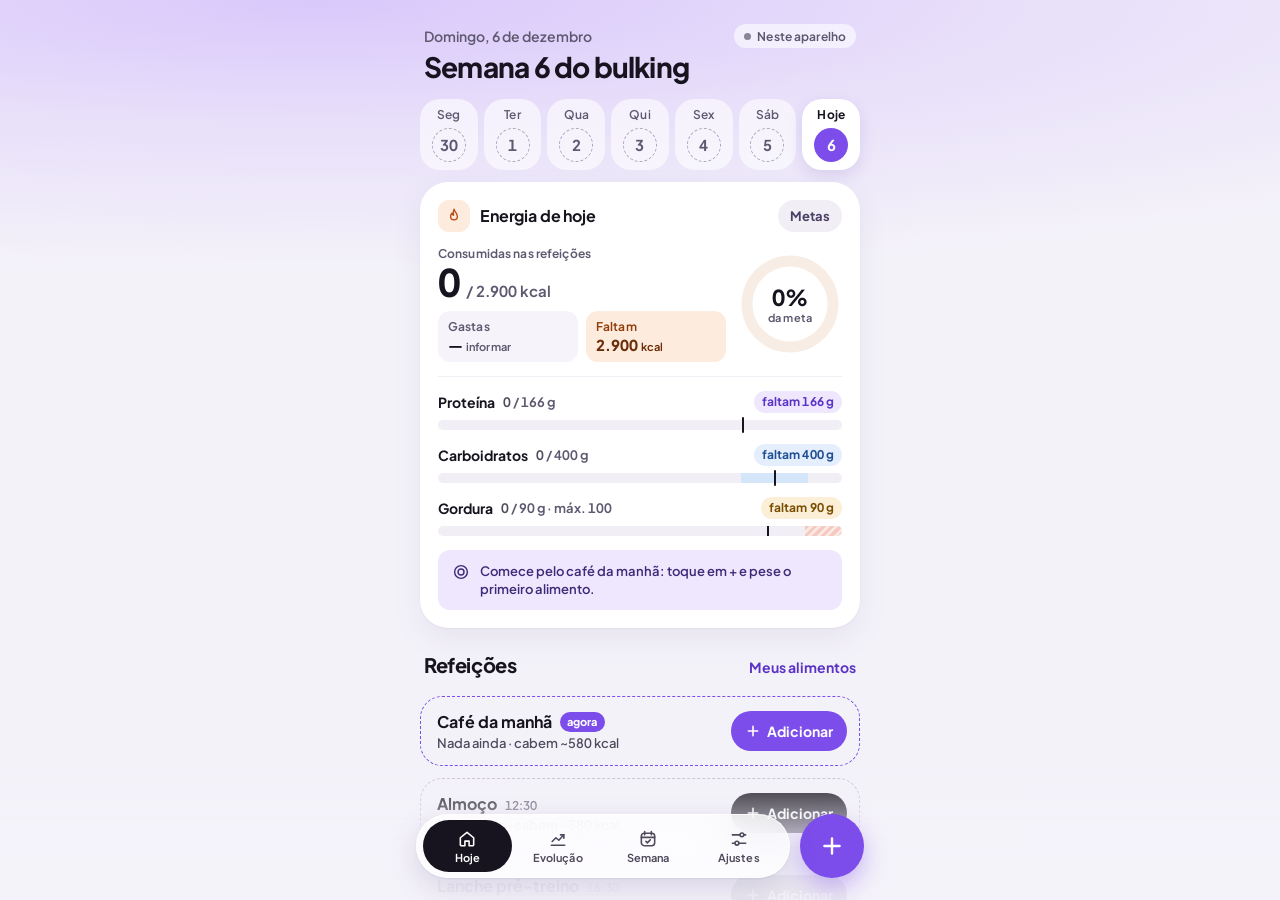
==== index.html @ 8d8d6c30 "First" ====
<!doctype html>
<html lang="pt-BR">
<head>
  <meta charset="utf-8">
  <meta name="viewport" content="width=device-width, initial-scale=1, viewport-fit=cover">
  <title>Rumo</title>
  <meta name="description" content="Acompanhamento de bulking: peso, refeições, macros e medidas.">
  <meta name="color-scheme" content="light">
  <meta name="theme-color" content="#EFE8FB" media="(prefers-color-scheme: light)">
  <meta name="theme-color" content="#EFE8FB" media="(prefers-color-scheme: dark)">

  <!-- PWA / iOS -->
  <link rel="manifest" href="manifest.json">
  <meta name="apple-mobile-web-app-capable" content="yes">
  <meta name="mobile-web-app-capable" content="yes">
  <meta name="apple-mobile-web-app-status-bar-style" content="default">
  <meta name="apple-mobile-web-app-title" content="Rumo">
  <link rel="apple-touch-icon" href="icons/apple-touch-icon.png">
  <link rel="icon" type="image/svg+xml" href="icons/icon.svg">
  <link rel="icon" type="image/png" sizes="192x192" href="icons/icon-192.png">

  <link rel="preload" href="fonts/plus-jakarta-sans-latin-wght-normal.woff2" as="font" type="font/woff2" crossorigin>
  <link rel="stylesheet" href="style.css">
</head>
<body>

<div id="palco">

  <!-- 0 · Entrar -->
  <main class="view" data-view="login" hidden aria-labelledby="login-h">
    <div class="brilho" aria-hidden="true"></div>
    <div class="conteudo login" id="login"></div>
  </main>

  <!-- 1 · Hoje -->
  <main class="view view-aba" data-view="hoje" hidden aria-label="Hoje">
    <div class="brilho" aria-hidden="true"></div>
    <div class="conteudo" id="hoje"></div>
  </main>

  <!-- 5 · Evolução -->
  <main class="view view-aba" data-view="evolucao" hidden aria-label="Evolução">
    <div class="brilho" aria-hidden="true"></div>
    <div class="conteudo" id="evolucao"></div>
  </main>

  <!-- 4 · Resumo da semana -->
  <main class="view view-aba" data-view="semana" hidden aria-label="Resumo da semana">
    <div class="brilho" aria-hidden="true"></div>
    <div class="conteudo" id="semana"></div>
  </main>

  <!-- 6 · Ajustes -->
  <main class="view view-aba" data-view="ajustes" hidden aria-label="Ajustes">
    <div class="brilho" aria-hidden="true"></div>
    <div class="conteudo ajustes" id="ajustes"></div>
  </main>

  <!-- 8 · Refeição -->
  <main class="view" data-view="refeicao" hidden aria-label="Refeição">
    <div class="brilho" aria-hidden="true"></div>
    <div class="conteudo" id="refeicao"></div>
  </main>

  <!-- 9 · Meus alimentos -->
  <main class="view" data-view="alimentos" hidden aria-label="Meus alimentos">
    <div class="brilho" aria-hidden="true"></div>
    <div class="conteudo" id="alimentos"></div>
  </main>

  <!-- 10 · Novo alimento -->
  <main class="view" data-view="alimento" hidden aria-label="Alimento">
    <div class="conteudo" id="alimento"></div>
  </main>

  <!-- 11 · Metas de macros -->
  <main class="view" data-view="metas" hidden aria-label="Metas de macros">
    <div class="brilho" aria-hidden="true"></div>
    <div class="conteudo" id="metas"></div>
  </main>

  <!-- 3 · Check-in semanal -->
  <main class="view" data-view="checkin" hidden aria-label="Check-in semanal">
    <div class="brilho" aria-hidden="true"></div>
    <div class="conteudo" id="checkin"></div>
  </main>

  <div class="desbotar is-off" aria-hidden="true"></div>

  <nav id="abas" class="is-off" aria-label="Navegação principal">
    <div class="abas-vidro vidro">
      <a href="#hoje" class="aba press" data-aba="hoje">
        <svg class="ic" width="20" height="20" viewBox="0 0 24 24" stroke-width="1.9" aria-hidden="true"><path d="M4 10.5 12 4l8 6.5V19a1 1 0 0 1-1 1h-4.5v-5.5h-5V20H5a1 1 0 0 1-1-1z"/></svg>Hoje</a>
      <a href="#evolucao" class="aba press" data-aba="evolucao">
        <svg class="ic" width="20" height="20" viewBox="0 0 24 24" stroke-width="1.9" aria-hidden="true"><path d="M4 19.5h16"/><path d="m5 15 4.5-4.5 3.5 3 6-6.5"/><path d="M15 7h4v4"/></svg>Evolução</a>
      <a href="#semana" class="aba press" data-aba="semana">
        <svg class="ic" width="20" height="20" viewBox="0 0 24 24" stroke-width="1.9" aria-hidden="true"><rect x="4" y="5" width="16" height="15" rx="3.5"/><path d="M8 3v4M16 3v4M4 10h16"/><path d="m9.5 14.8 1.8 1.8 3.4-3.6"/></svg>Semana</a>
      <a href="#ajustes" class="aba press" data-aba="ajustes">
        <svg class="ic" width="20" height="20" viewBox="0 0 24 24" stroke-width="1.9" aria-hidden="true"><path d="M4 7h9M18 7h2M4 17h3M12 17h8"/><circle cx="15.5" cy="7" r="2.3"/><circle cx="9.5" cy="17" r="2.3"/></svg>Ajustes</a>
    </div>
    <button type="button" class="botao-mais press" data-acao="abrir-add" aria-label="Adicionar alimento">
      <svg class="ic" width="26" height="26" viewBox="0 0 24 24" stroke-width="2.2" aria-hidden="true"><path d="M12 5v14M5 12h14"/></svg>
    </button>
  </nav>
</div>

<div id="scrim" hidden data-acao="fechar-sheet"></div>

<!-- 2 · Peso e gasto do dia -->
<section class="sheet" id="sheet-peso" role="dialog" aria-modal="true" aria-labelledby="peso-h" hidden>
  <div class="sheet-arraste sheet-cabeca">
    <div class="alca" aria-hidden="true"></div>
    <div class="sheet-topo pad">
      <div class="col2">
        <h1 id="peso-h" class="sheet-titulo">Peso e gasto de hoje</h1>
        <p class="sheet-sub num" id="peso-sub"></p>
      </div>
      <button type="button" class="btn-fechar press" data-acao="fechar-sheet" aria-label="Fechar">
        <svg class="ic" width="18" height="18" viewBox="0 0 24 24" stroke-width="2.2" aria-hidden="true"><path d="M6 6l12 12M18 6 6 18"/></svg>
      </button>
    </div>
  </div>
  <div class="sheet-corpo" id="peso-corpo"></div>
</section>

<!-- 7 · Adicionar alimento -->
<section class="sheet" id="sheet-add" role="dialog" aria-modal="true" aria-labelledby="add-h" hidden>
  <div class="add-topo">
    <div class="sheet-arraste pilha-12">
      <div class="alca" aria-hidden="true"></div>
      <div class="sheet-topo">
        <div class="col2">
          <h1 id="add-h" class="sheet-titulo">Adicionar alimento</h1>
          <p class="sheet-sub num" id="add-sub" hidden></p>
        </div>
        <button type="button" class="btn-fechar press" data-acao="fechar-sheet" aria-label="Fechar">
          <svg class="ic" width="18" height="18" viewBox="0 0 24 24" stroke-width="2.2" aria-hidden="true"><path d="M6 6l12 12M18 6 6 18"/></svg>
        </button>
      </div>
    </div>
    <div class="grade-opcoes" role="group" aria-label="Refeição" id="add-refeicoes"></div>
    <label class="busca">
      <svg class="ic" width="18" height="18" viewBox="0 0 24 24" style="stroke: var(--texto-2)" stroke-width="2" aria-hidden="true"><circle cx="11" cy="11" r="6.5"/><path d="m16 16 4 4"/></svg>
      <span class="sr-only">Buscar alimento</span>
      <input type="search" id="add-busca" enterkeyhint="search" autocomplete="off" autocorrect="off" spellcheck="false" placeholder="Buscar nos meus alimentos" data-campo="add-busca">
    </label>
    <div class="lista-titulo">
      <h2 id="add-lista-titulo"></h2>
      <button type="button" class="link link-13 hit" data-acao="ver-alimentos">Ver todos</button>
    </div>
  </div>
  <div class="add-lista" id="add-lista"></div>
  <div class="painel" id="add-painel"></div>
</section>

<!-- Editor genérico (Ajustes) -->
<section class="sheet" id="sheet-editor" role="dialog" aria-modal="true" aria-labelledby="editor-h" hidden>
  <div class="sheet-arraste sheet-cabeca">
    <div class="alca" aria-hidden="true"></div>
    <div class="sheet-topo pad">
      <h1 id="editor-h" class="sheet-titulo"></h1>
      <button type="button" class="btn-fechar press" data-acao="fechar-sheet" aria-label="Fechar">
        <svg class="ic" width="18" height="18" viewBox="0 0 24 24" stroke-width="2.2" aria-hidden="true"><path d="M6 6l12 12M18 6 6 18"/></svg>
      </button>
    </div>
  </div>
  <form class="sheet-corpo" id="editor-corpo" novalidate></form>
</section>

<!-- 12 · Resumo do dia -->
<div id="resumo" hidden>
  <div class="resumo-scrim" data-acao="resumo-revisar" aria-hidden="true"></div>
  <section class="resumo-cartao" role="dialog" aria-modal="true" aria-labelledby="resumo-h" id="resumo-cartao"></section>
</div>

<div id="aviso" role="status" aria-live="polite"><span></span><button type="button" hidden></button></div>

<input type="file" id="arquivo-importar" accept=".xlsx,application/vnd.openxmlformats-officedocument.spreadsheetml.sheet" hidden>

<script src="vendor/supabase.min.js"></script>
<script src="regras.js"></script>
<script src="app.js"></script>
</body>
</html>
---- style.css ----
/* =====================================================================
   Rumo — estilos
   1. Fonte e tokens      5. Sheets, pop-up e aviso
   2. Base                6. Telas (uma seção por tela)
   3. Estrutura e abas    7. Movimento e preferências do sistema
   4. Componentes
   Valores de design/*.dc.html. Cores e medidas só por variáveis.
   ===================================================================== */

/* ---------- 1. Fonte e tokens ---------- */

@font-face {
  font-family: 'Plus Jakarta Sans';
  font-style: normal;
  font-display: swap;
  font-weight: 200 800;
  src: url('fonts/plus-jakarta-sans-latin-wght-normal.woff2') format('woff2-variations'),
       url('fonts/plus-jakarta-sans-latin-wght-normal.woff2') format('woff2');
}

:root {
  color-scheme: light;
  --fonte: 'Plus Jakarta Sans', -apple-system, system-ui, sans-serif;

  /* Superfícies e texto */
  --fundo: #F4F2F9;
  --fundo-escuro: #0D0A14;          /* aparece atrás da tela quando um sheet abre */
  --cartao: #FFFFFF;
  --cartao-vidro: rgba(255, 255, 255, 0.6);
  --cartao-vidro-2: rgba(255, 255, 255, 0.7);
  --cartao-vidro-3: rgba(255, 255, 255, 0.72);
  --texto: #17141F;
  --texto-2: #5E5870;
  --texto-3: #4F4A5C;
  --texto-4: #3B3548;
  --texto-5: #4A3F66;
  --placeholder: #6F6982;
  --icone-suave: #8A8496;
  --branco: #FFFFFF;
  --branco-74: rgba(255, 255, 255, 0.74);
  --branco-80: rgba(255, 255, 255, 0.8);
  --branco-72: rgba(255, 255, 255, 0.72);
  --branco-12: rgba(255, 255, 255, 0.12);
  --branco-10: rgba(255, 255, 255, 0.1);
  --branco-14: rgba(255, 255, 255, 0.14);
  --escuro-2: #2C2838;

  /* Acento violeta (e proteína) */
  --violeta: #7C4DEB;
  --violeta-texto: #5B34C7;
  --violeta-fundo: #EEE7FD;
  --violeta-forte: #4A2CA8;
  --violeta-tinta: #3D2A78;
  --violeta-msg: #2E2060;
  --violeta-icone: #6A3FD9;
  --violeta-ponto: #B9A2F5;
  --violeta-borda: #E4DEEE;
  --brilho-1: #D9C8FB;
  --brilho-2: rgba(217, 200, 251, 0.45);
  --brilho: radial-gradient(120% 85% at 25% 0%, var(--brilho-1) 0%, var(--brilho-2) 45%, rgba(244, 242, 249, 0) 100%);

  /* Calorias */
  --kcal: #EB7A2F;
  --kcal-fundo: #FDEBDD;
  --kcal-trilho: #F8EDE4;
  --kcal-trilho-2: #F1E3D7;
  --kcal-icone: #B8521A;
  --kcal-texto: #8F3E0C;
  --kcal-tinta: #6B2E08;
  --kcal-forte: #D1631C;
  --kcal-claro: #F4C29E;
  --kcal-linha: #E07020;
  --kcal-titulo: #A2470F;

  /* Macros */
  --prot: #7C4DEB;
  --carb: #3D8BEB;
  --carb-texto: #1F4F94;
  --carb-fundo: #E4EEFC;
  --carb-faixa: #D5E5FA;
  --carb-icone: #2A63C4;
  --gord: #E2A331;
  --gord-texto: #7A4E00;
  --gord-fundo: #FBEFD7;
  --gord-limite-1: #F3C9C0;
  --gord-limite-2: #FBE8E4;

  /* Estados */
  --ok: #17673D;
  --ok-fundo: #E2F4E9;
  --ok-ponto: #22A05A;
  --ok-faixa: #CDEBD9;
  --alerta: #8A4B00;
  --alerta-fundo: #FFF1DC;
  --alerta-faixa: #F6DFBC;
  --alerta-msg-fundo: #FFF6E8;
  --alerta-msg: #5A3600;

  /* Neutros de controle */
  --chip: #F1EEF6;
  --campo: #F6F4FA;
  --segmento: #E9E5F1;
  --linha: #F0EDF5;
  --tracejado: #C9C2D6;
  --tracejado-2: #ADA5BD;
  --chave-off: #DCD6E6;
  --trilho: #EFEBF6;
  --grade: #EEEAF4;
  --progresso-off: #E1DBEC;
  --alca: #CFC9DA;
  --apertado: #F3F0F8;
  --hover: #F7F5FB;
  --scrim: rgba(13, 10, 20, 0.32);
  --scrim-forte: rgba(13, 10, 20, 0.5);
  --vidro: rgba(255, 255, 255, 0.74);
  --vidro-borda: rgba(255, 255, 255, 0.8);
  --desbotar: rgba(244, 242, 249, 0.96);
  --desbotar-0: rgba(244, 242, 249, 0);

  /* Sombras */
  --sombra-cartao: 0 1px 2px rgba(40, 24, 90, 0.04), 0 12px 32px rgba(60, 36, 130, 0.07);
  --sombra-cartao-2: 0 1px 2px rgba(40, 24, 90, 0.04), 0 12px 32px rgba(60, 36, 130, 0.06);
  --sombra-leve: 0 1px 2px rgba(40, 24, 90, 0.04);
  --sombra-item: 0 1px 2px rgba(40, 24, 90, 0.05);
  --sombra-dia: 0 6px 16px rgba(76, 44, 160, 0.12);
  --sombra-agora: 0 0 0 2px var(--violeta), 0 8px 22px rgba(124, 77, 235, 0.16);
  --sombra-abas: 0 10px 30px rgba(52, 30, 110, 0.14), 0 1px 2px rgba(52, 30, 110, 0.08);
  --sombra-mais: 0 10px 24px rgba(124, 77, 235, 0.38);
  --sombra-seg: 0 1px 2px rgba(23, 20, 31, 0.08), 0 3px 8px rgba(23, 20, 31, 0.06);
  --sombra-botao: 0 2px 6px rgba(23, 20, 31, 0.22);
  --sombra-marcador: 0 2px 6px rgba(23, 20, 31, 0.25);
  --sombra-sheet: 0 -12px 40px rgba(0, 0, 0, 0.18);
  --sombra-painel: 0 -8px 30px rgba(40, 24, 90, 0.12);
  --sombra-popup: 0 30px 80px rgba(13, 10, 20, 0.35);
  --anel-foco: 0 0 0 2px var(--violeta);
  --anel-item: inset 0 0 0 2px var(--violeta);

  /* Raios */
  --r-36: 36px; --r-34: 34px; --r-28: 28px; --r-24: 24px; --r-22: 22px; --r-20: 20px;
  --r-18: 18px; --r-16: 16px; --r-14: 14px; --r-13: 13px; --r-12: 12px; --r-11: 11px; --r-10: 10px;
  --r-tela: 44px;

  /* Espaços */
  --pad: 20px;
  --topo-aba: max(24px, calc(env(safe-area-inset-top) + 15px));     /* 62 px no iPhone com a barra translúcida */
  --topo-pilha: max(20px, calc(env(safe-area-inset-top) + 11px));   /* 58 px */
  --base-abas: max(22px, env(safe-area-inset-bottom));
  --base-segura: max(30px, calc(env(safe-area-inset-bottom) + 12px));

  /* Movimento */
  --ease-out: cubic-bezier(0.23, 1, 0.32, 1);
  --ease-in-out: cubic-bezier(0.77, 0, 0.175, 1);
  --ease-drawer: cubic-bezier(0.32, 0.72, 0, 1);
  --t-toque: 160ms;
  --t-sheet: 440ms;
  --t-valor: 600ms;
}

/* ---------- 2. Base ---------- */

*, *::before, *::after { box-sizing: border-box; }

html, body {
  margin: 0;
  height: 100%;
  background: var(--fundo);
  color: var(--texto);
  font-family: var(--fonte);
  font-optical-sizing: auto;
  -webkit-font-smoothing: antialiased;
  -webkit-text-size-adjust: 100%;
  -webkit-tap-highlight-color: transparent;
  overscroll-behavior: none;
}
body { overflow: hidden; transition: background-color var(--t-sheet) var(--ease-drawer); }

h1, h2, h3, p, ol, ul, dl, dd { margin: 0; }
h1, h2 { text-wrap: balance; }
p { text-wrap: pretty; }
ol, ul { list-style: none; padding: 0; }

a, button, input, select, textarea { font: inherit; color: inherit; }
a { text-decoration: none; }

button, a, [role="button"], .controle {
  -webkit-tap-highlight-color: transparent;
  touch-action: manipulation;
  -webkit-user-select: none;
  user-select: none;
  -webkit-touch-callout: none;
}
button { border: 0; background: none; padding: 0; cursor: pointer; text-align: inherit; }
button:disabled { cursor: default; }

input, textarea { -webkit-tap-highlight-color: transparent; border: 0; background: transparent; padding: 0; color: var(--texto); min-width: 0; }
input::placeholder, textarea::placeholder { color: var(--placeholder); }
input:focus-visible, textarea:focus-visible { outline: none; }
input[type="search"] { -webkit-appearance: none; appearance: none; }
input[type="search"]::-webkit-search-cancel-button { -webkit-appearance: none; }

a:focus-visible, button:focus-visible, [tabindex]:focus-visible { outline: 2px solid var(--violeta); outline-offset: 2px; }

svg { flex: none; }
.ic { fill: none; stroke: currentColor; stroke-linecap: round; stroke-linejoin: round; }

[hidden] { display: none !important; }

.sr-only {
  position: absolute !important; width: 1px; height: 1px; overflow: hidden;
  clip-path: inset(50%); white-space: nowrap;
}

.num { font-variant-numeric: tabular-nums; }
.reticencias { white-space: nowrap; overflow: hidden; text-overflow: ellipsis; }
.p11, .p12 { letter-spacing: 0.01em; }

/* Toque: tudo que é tocável encolhe na hora, sem esperar soltar. */
.press { transition: transform var(--t-toque) var(--ease-out), background-color 200ms ease, color 200ms ease, box-shadow 200ms ease, opacity 200ms ease; }
.press:active { transform: scale(0.97); }
.press:disabled:active { transform: none; }
.hit { position: relative; }
.hit::after { content: ""; position: absolute; inset: -8px -4px; }

/* ---------- 3. Estrutura, telas e abas ---------- */

#palco {
  position: fixed;
  inset: 0;
  overflow: hidden;
  background: var(--fundo);
  transform-origin: 50% 0;
  transition: transform var(--t-sheet) var(--ease-drawer), border-radius var(--t-sheet) var(--ease-drawer);
}
/* Com um sheet aberto, a tela de trás afunda (design: translateY(12px) scale(0.92)). */
body.com-sheet { background: var(--fundo-escuro); }
body.com-sheet #palco { transform: translateY(12px) scale(0.92); border-radius: var(--r-tela); }

.view {
  position: absolute;
  inset: 0;
  height: 100dvh;
  overflow-x: hidden;
  overflow-y: auto;
  overscroll-behavior: contain;
  -webkit-overflow-scrolling: touch;
  background: var(--fundo);
  z-index: 1;
}
.view.is-saindo { z-index: 0; pointer-events: none; }
.view.is-saindo.is-topo { z-index: 2; }

.brilho {
  position: absolute; left: 0; top: 0; right: 0; height: 300px;
  background: var(--brilho);
  pointer-events: none;
}
.view-aba .brilho { height: 320px; }

.conteudo {
  position: relative;
  max-width: 480px;
  margin: 0 auto;
  padding: var(--topo-pilha) var(--pad) max(40px, calc(env(safe-area-inset-bottom) + 24px));
  display: flex;
  flex-direction: column;
  gap: 12px;
}
.view-aba .conteudo { padding-top: var(--topo-aba); padding-bottom: 140px; }

.desbotar {
  position: absolute; left: 0; right: 0; bottom: 0; height: 130px; z-index: 3;
  background: linear-gradient(to top, var(--desbotar) 35%, var(--desbotar-0));
  pointer-events: none;
  transition: opacity 240ms ease;
}

#abas {
  position: absolute;
  left: 16px; right: 16px;
  bottom: var(--base-abas);
  z-index: 4;
  max-width: 448px;
  margin: 0 auto;
  display: flex;
  align-items: center;
  gap: 10px;
  transition: transform 320ms var(--ease-out), opacity 200ms ease;
}
#abas.is-off, .desbotar.is-off { opacity: 0; pointer-events: none; }
#abas.is-off { transform: translateY(24px); }

.vidro {
  background: var(--vidro);
  -webkit-backdrop-filter: blur(20px) saturate(180%);
  backdrop-filter: blur(20px) saturate(180%);
}
.abas-vidro {
  flex: 1; height: 64px; border-radius: 32px; padding: 6px;
  display: flex; align-items: center; gap: 2px;
  border: 1px solid var(--vidro-borda);
  box-shadow: var(--sombra-abas);
}
.aba {
  flex: 1; height: 52px; border-radius: 26px; color: var(--texto-3);
  display: flex; flex-direction: column; align-items: center; justify-content: center; gap: 2px;
  font-size: 11px; font-weight: 650; letter-spacing: 0.01em;
}
.aba[aria-current="page"] { background: var(--texto); color: var(--branco); }
.botao-mais {
  width: 64px; height: 64px; flex: none; border-radius: 32px;
  background: var(--violeta); color: var(--branco);
  display: flex; align-items: center; justify-content: center;
  box-shadow: var(--sombra-mais);
}

/* ---------- 4. Componentes ---------- */

/* Cabeçalho das telas */
.cabecalho { display: flex; flex-direction: column; gap: 4px; padding: 0 4px 4px; }
.cabecalho-pilha { padding: 4px 4px 0; }
.sobretitulo { font-size: 14px; font-weight: 600; color: var(--texto-2); }
.titulo { font-size: 28px; line-height: 1.1; font-weight: 750; letter-spacing: -0.028em; }
.linha-sobretitulo { display: flex; align-items: center; justify-content: space-between; gap: 8px; min-height: 22px; }

.barra-topo { display: flex; align-items: center; justify-content: space-between; gap: 8px; }
.btn-circ {
  width: 44px; height: 44px; border-radius: 22px; flex: none;
  background: var(--cartao-vidro-2); color: var(--texto);
  display: flex; align-items: center; justify-content: center;
}
.btn-fechar {
  width: 44px; height: 44px; border-radius: 22px; flex: none;
  background: var(--segmento); color: var(--texto-4);
  display: flex; align-items: center; justify-content: center;
}
.btn-escuro {
  height: 44px; padding: 0 16px 0 12px; border-radius: 22px;
  background: var(--texto); color: var(--branco);
  display: inline-flex; align-items: center; gap: 6px;
  font-size: 14px; font-weight: 700;
}
.btn-escuro.so-texto { padding: 0 18px; }
.btn-principal {
  height: 56px; border-radius: 28px; width: 100%;
  background: var(--texto); color: var(--branco);
  display: flex; align-items: center; justify-content: center; gap: 8px;
  font-size: 16px; font-weight: 700;
}
.btn-principal:disabled { opacity: 0.45; }
.btn-claro {
  height: 44px; border-radius: 22px; padding: 0 16px;
  background: var(--violeta-fundo); color: var(--violeta-forte);
  display: flex; align-items: center; justify-content: center;
  font-size: 14px; font-weight: 700;
}
.btn-tracejado {
  min-height: 52px; border-radius: var(--r-16); border: 1.5px dashed var(--tracejado);
  display: flex; align-items: center; justify-content: center; gap: 8px;
  color: var(--texto-5); font-size: 14px; font-weight: 700; width: 100%;
}
.link { font-size: 14px; font-weight: 700; color: var(--violeta-texto); padding: 8px 0; }
.link-13 { font-size: 13px; padding: 6px 0; }

.cartao {
  background: var(--cartao); border-radius: var(--r-28); padding: 18px;
  display: flex; flex-direction: column; gap: 14px;
  box-shadow: var(--sombra-cartao);
}
.cartao-24 { background: var(--cartao); border-radius: var(--r-24); padding: 16px; display: flex; flex-direction: column; gap: 12px; }

/* Chips de status */
.chip {
  height: 22px; padding: 0 8px; border-radius: 11px;
  display: inline-flex; align-items: center; gap: 4px;
  font-size: 12px; font-weight: 700; letter-spacing: 0.01em; white-space: nowrap;
}
.chip-26 { height: 26px; padding: 0 10px; border-radius: 13px; }
.chip-icone { padding-left: 6px; }
.chip-26.chip-icone { padding-left: 7px; }
.c-ok { background: var(--ok-fundo); color: var(--ok); }
.c-alerta { background: var(--alerta-fundo); color: var(--alerta); }
.c-violeta { background: var(--violeta-fundo); color: var(--violeta-texto); }
.c-violeta-forte { background: var(--violeta-fundo); color: var(--violeta-forte); }
.c-carb { background: var(--carb-fundo); color: var(--carb-texto); }
.c-gord { background: var(--gord-fundo); color: var(--gord-texto); }
.c-neutro { background: var(--chip); color: var(--texto-5); }
.ponto { width: 7px; height: 7px; border-radius: 4px; flex: none; background: currentColor; }
.ponto.ok { background: var(--ok-ponto); }
.ponto.cinza { background: var(--icone-suave); }

/* Status de sincronização (discreto, no topo do Hoje) */
.sync {
  display: inline-flex; align-items: center; gap: 6px; height: 24px; padding: 0 10px;
  border-radius: 12px; background: var(--cartao-vidro);
  font-size: 12px; font-weight: 650; color: var(--texto-2); letter-spacing: 0.01em; white-space: nowrap;
}
.sync .ponto { background: var(--ok-ponto); }
.sync.is-offline .ponto { background: var(--kcal); }
.sync.is-enviando .ponto { background: var(--violeta); animation: pulsar 1s ease-in-out infinite alternate; }
.sync.is-erro .ponto { background: var(--alerta); }
.sync.is-local .ponto { background: var(--icone-suave); }
@keyframes pulsar { to { opacity: 0.35; } }

/* Anel de progresso */
.anel { position: relative; flex: none; }
.anel svg { display: block; }
.anel-arco { transition: stroke-dashoffset var(--t-valor) var(--ease-out); }
.anel-centro {
  position: absolute; inset: 0;
  display: flex; flex-direction: column; align-items: center; justify-content: center;
}

/* Barras: o preenchimento anda com translateX dentro de um trilho com overflow hidden. */
.barra { position: relative; height: 10px; border-radius: 5px; background: var(--chip); }
.barra-clip { position: absolute; inset: 0; height: 10px; border-radius: 5px; overflow: hidden; }
.barra-fill { width: 100%; height: 10px; border-radius: 5px; transition: transform var(--t-valor) var(--ease-out); }
.barra-marca { position: absolute; top: -3px; width: 2px; height: 16px; margin-left: -1px; border-radius: 1px; background: var(--texto); }
.barra-zona { position: absolute; top: 0; height: 10px; }

/* Barra dividida (P/C/G) */
.divisao { display: flex; gap: 3px; height: 12px; }
.divisao span { border-radius: 2px; min-width: 0; }
.divisao span:first-child { border-radius: 6px 2px 2px 6px; }
.divisao span:last-child { border-radius: 2px 6px 6px 2px; }
.bg-prot { background: var(--prot); }
.bg-carb { background: var(--carb); }
.bg-gord { background: var(--gord); }

/* Interruptor: <input type="checkbox" switch> com o visual do design */
.chave {
  -webkit-appearance: none; appearance: none;
  position: relative; width: 52px; height: 32px; flex: none; margin: 0;
  border-radius: 16px; background: var(--chave-off); cursor: pointer;
  transition: background-color 200ms ease;
}
.chave::before {
  content: ""; position: absolute; left: 2px; top: 2px; width: 28px; height: 28px;
  border-radius: 14px; background: var(--branco); box-shadow: var(--sombra-botao);
  transition: transform 260ms var(--ease-drawer);
}
.chave:checked { background: var(--violeta); }
.chave:checked::before { transform: translateX(20px); }
.chave:focus-visible { outline: 2px solid var(--violeta); outline-offset: 2px; }
.chave::after { content: ""; position: absolute; inset: -8px -4px; }

/* Controle segmentado com indicador deslizante */
.segmentado {
  position: relative; display: flex; height: 40px; padding: 3px;
  border-radius: var(--r-14); background: var(--chip);
}
.segmentado.escuro { background: var(--segmento); }
.seg-ind {
  position: absolute; left: 3px; top: 3px; height: 34px; border-radius: var(--r-11);
  background: var(--cartao); box-shadow: var(--sombra-seg);
  transition: transform 300ms var(--ease-drawer);
}
.seg-btn {
  position: relative; flex: 1; border-radius: var(--r-11);
  font-size: 14px; font-weight: 700; color: var(--texto-2); text-align: center;
}
.seg-btn[aria-pressed="true"] { color: var(--texto); }

/* Grade de botões (refeições, regras) */
.grade-opcoes { display: grid; gap: 4px; padding: 4px; border-radius: var(--r-16); background: var(--segmento); }
.grade-opcoes button {
  height: 38px; border-radius: var(--r-12); font-size: 13px; font-weight: 700;
  color: var(--texto-2); text-align: center; white-space: nowrap; padding: 0 6px;
}
.grade-opcoes button[aria-pressed="true"] { background: var(--cartao); color: var(--texto); box-shadow: var(--sombra-seg); }

/* Campos */
.campo {
  display: flex; align-items: center; gap: 4px; height: 44px; padding: 0 12px;
  border-radius: var(--r-12); background: var(--campo);
  transition: box-shadow 160ms ease, background-color 160ms ease;
}
.campo:focus-within { box-shadow: var(--anel-foco); background: var(--cartao); }
.campo input { flex: 1; width: 100%; text-align: right; font-size: 17px; font-weight: 750; }
.campo .unidade { font-size: 13px; font-weight: 650; color: var(--texto-2); }
.busca {
  display: flex; align-items: center; gap: 10px; height: 48px; padding: 0 14px;
  border-radius: var(--r-16); background: var(--cartao);
}
.busca:focus-within { box-shadow: var(--anel-foco); }
.busca input { flex: 1; font-size: 16px; font-weight: 550; }

/* Listas agrupadas (Ajustes, Meus alimentos) */
.grupo { background: var(--cartao); border-radius: var(--r-22); overflow: hidden; }
.grupo > * + * { border-top: 1px solid var(--linha); }
.linha-item {
  width: 100%; min-height: 52px; padding: 0 14px 0 16px;
  display: flex; align-items: center; gap: 10px; text-align: left;
  transition: background-color 120ms ease;
}
.linha-item.alta { min-height: 60px; padding-top: 8px; padding-bottom: 8px; }
.linha-item:active { background: var(--apertado); }
.li-texto { flex: 1; min-width: 0; display: flex; flex-direction: column; gap: 1px; }
.li-titulo { font-size: 16px; font-weight: 600; }
.li-sub { font-size: 12px; font-weight: 550; color: var(--texto-2); letter-spacing: 0.01em; }
.li-valor { font-size: 15px; font-weight: 600; color: var(--texto-2); text-align: right; }
.chevron { color: var(--icone-suave); }
.titulo-grupo { padding: 0 16px; margin-top: 16px; font-size: 13px; font-weight: 700; color: var(--texto-2); }
.nota-grupo { padding: 0 16px; font-size: 12px; line-height: 1.4; font-weight: 550; color: var(--texto-2); letter-spacing: 0.01em; }

.vazio { padding: 24px 16px; display: flex; flex-direction: column; align-items: center; gap: 10px; text-align: center; }
.vazio p { font-size: 14px; font-weight: 600; color: var(--texto-2); }

.dica {
  display: flex; gap: 10px; align-items: flex-start; padding: 12px 14px; border-radius: var(--r-12);
  background: var(--violeta-fundo); color: var(--violeta-tinta);
  font-size: 13px; line-height: 1.4; font-weight: 600;
}
.dica svg { margin-top: 1px; }
.dica.alerta { background: var(--alerta-fundo); color: var(--alerta); align-items: center; }
.dica .btn-mini { margin-left: auto; }
.btn-mini {
  height: 32px; padding: 0 12px; border-radius: 16px; flex: none;
  background: var(--texto); color: var(--branco); font-size: 13px; font-weight: 700;
  display: inline-flex; align-items: center;
}

/* ---------- 5. Sheets, pop-up e aviso ---------- */

#scrim {
  position: fixed; inset: 0; z-index: 20; background: var(--scrim);
  opacity: 0; transition: opacity var(--t-sheet) var(--ease-drawer);
}
#scrim.is-aberto { opacity: 1; }

.sheet {
  position: fixed; left: 0; right: 0; bottom: 0; z-index: 21;
  top: max(56px, calc(env(safe-area-inset-top) + 12px));
  max-width: 560px; margin: 0 auto;
  background: var(--fundo);
  border-radius: var(--r-34) var(--r-34) 0 0;
  box-shadow: var(--sombra-sheet);
  overflow: hidden;
  display: flex; flex-direction: column;
  transform: translate3d(0, 100%, 0);
  transition: transform var(--t-sheet) var(--ease-drawer);
  will-change: transform;
}
.sheet.is-aberto { transform: translate3d(0, 0, 0); }
.sheet.is-arrastando { transition: none; }
.sheet-arraste { touch-action: none; cursor: grab; -webkit-user-select: none; user-select: none; }
.alca { width: 36px; height: 5px; border-radius: 3px; background: var(--alca); align-self: center; flex: none; }
.sheet-topo { display: flex; align-items: center; justify-content: space-between; gap: 12px; }
.sheet-titulo { font-size: 22px; line-height: 1.15; font-weight: 750; letter-spacing: -0.022em; }
.sheet-sub { font-size: 13px; font-weight: 600; color: var(--texto-2); }
.sheet-corpo {
  flex: 1; min-height: 0; overflow-y: auto; overscroll-behavior: contain;
  padding: 8px var(--pad) var(--base-segura);
  display: flex; flex-direction: column; gap: 12px;
}

#resumo {
  position: fixed; inset: 0; z-index: 30;
}
#resumo .resumo-scrim {
  position: absolute; inset: 0; background: var(--scrim-forte);
  -webkit-backdrop-filter: blur(6px); backdrop-filter: blur(6px);
}

#aviso {
  position: fixed; left: 16px; right: 16px; z-index: 40;
  bottom: calc(var(--base-abas) + 76px);
  max-width: 448px; margin: 0 auto;
  display: flex; align-items: center; gap: 12px;
  padding: 10px 10px 10px 16px; border-radius: var(--r-16);
  background: var(--texto); color: var(--branco);
  font-size: 14px; font-weight: 600;
  box-shadow: var(--sombra-abas);
  transform: translateY(16px); opacity: 0; pointer-events: none;
  transition: transform 260ms var(--ease-out), opacity 200ms ease;
}
#aviso.sem-abas { bottom: max(24px, env(safe-area-inset-bottom)); }
#aviso.is-aberto { transform: none; opacity: 1; pointer-events: auto; }
#aviso span { flex: 1; }
#aviso button { height: 36px; padding: 0 14px; border-radius: 18px; background: var(--branco-14); font-size: 14px; font-weight: 700; flex: none; }

/* ---------- 6. Telas ---------- */

/* 6a. Login */
.login { min-height: 100dvh; justify-content: center; gap: 16px; }
.login-marca { display: flex; flex-direction: column; align-items: center; gap: 12px; text-align: center; padding-bottom: 8px; }
.login-marca img { width: 72px; height: 72px; border-radius: 18px; box-shadow: var(--sombra-cartao); }
.login-marca p { font-size: 15px; font-weight: 550; color: var(--texto-2); line-height: 1.45; max-width: 300px; }
.campo-grande { height: 56px; padding: 0 16px; border-radius: var(--r-16); background: var(--campo); display: flex; align-items: center; }
.campo-grande:focus-within { box-shadow: var(--anel-foco); background: var(--cartao); }
.campo-grande input { flex: 1; font-size: 17px; font-weight: 650; }
.campo-codigo input { text-align: center; font-size: 28px; font-weight: 750; letter-spacing: 0.3em; }
.rotulo { font-size: 12px; font-weight: 650; color: var(--texto-2); letter-spacing: 0.01em; }
.msg-erro { font-size: 13px; font-weight: 600; color: var(--alerta); }
.msg-suave { font-size: 13px; font-weight: 550; color: var(--texto-2); line-height: 1.45; text-align: center; }

/* 6b. Hoje */
.dias { display: grid; grid-template-columns: repeat(7, minmax(0, 1fr)); gap: 6px; }
.dia {
  width: 100%; display: flex; flex-direction: column; align-items: center; gap: 6px;
  padding: 8px 0; border-radius: var(--r-20); background: var(--cartao-vidro);
}
.dia-nome { font-size: 12px; font-weight: 600; color: var(--texto-2); letter-spacing: 0.01em; }
.dia-num {
  position: relative; width: 34px; height: 34px; border-radius: 17px;
  background: var(--cartao); display: flex; align-items: center; justify-content: center;
  font-size: 15px; font-weight: 700;
}
.dia-num .marca-peso {
  position: absolute; top: -1px; right: -1px; width: 11px; height: 11px; border-radius: 6px;
  background: var(--violeta); border: 2px solid var(--cartao);
}
.dia.sem-peso .dia-num { background: transparent; border: 1.5px dashed var(--tracejado-2); color: var(--texto-2); }
.dia.is-sel { background: var(--cartao); box-shadow: var(--sombra-dia); }
.dia.is-sel .dia-nome { font-weight: 700; color: var(--texto); }
.dia.is-hoje .dia-num { background: var(--violeta); color: var(--branco); border: 0; }
.dia.is-hoje .marca-peso { display: none; }
.dia.is-futuro { opacity: 0.4; }

.energia-topo { display: flex; align-items: center; justify-content: space-between; gap: 8px; }
.energia-titulo { display: flex; align-items: center; gap: 10px; }
.icone-32 { width: 32px; height: 32px; border-radius: var(--r-11); display: flex; align-items: center; justify-content: center; flex: none; }
.icone-kcal { background: var(--kcal-fundo); color: var(--kcal-icone); }
.h2-16 { font-size: 16px; font-weight: 700; letter-spacing: -0.01em; }
.btn-chip {
  height: 32px; padding: 0 12px; border-radius: 16px; background: var(--chip); color: var(--texto-5);
  display: inline-flex; align-items: center; font-size: 13px; font-weight: 700;
}
.energia-corpo { display: flex; align-items: center; gap: 12px; }
.energia-esq { flex: 1; display: flex; flex-direction: column; gap: 10px; min-width: 0; }
.rotulo-12 { font-size: 12px; font-weight: 650; color: var(--texto-2); letter-spacing: 0.01em; }
.numero-grande { display: flex; align-items: baseline; gap: 6px; flex-wrap: wrap; }
.numero-grande .n { font-size: 38px; line-height: 1; font-weight: 750; letter-spacing: -0.035em; }
.numero-grande .de { font-size: 15px; font-weight: 650; color: var(--texto-2); }
.mini-caixas { display: flex; gap: 8px; }
.mini-caixa {
  flex: 1; min-width: 0; display: flex; flex-direction: column; gap: 1px;
  padding: 8px 10px; border-radius: var(--r-12); background: var(--campo); text-align: left;
}
.mini-caixa .rotulo-12 { display: flex; align-items: center; gap: 4px; }
.mini-caixa .valor { font-size: 15px; font-weight: 750; }
.mini-caixa .valor small { font-size: 11px; font-weight: 650; color: var(--texto-2); letter-spacing: 0.01em; }
.mini-caixa.kcal { background: var(--kcal-fundo); }
.mini-caixa.kcal .rotulo-12 { color: var(--kcal-texto); }
.mini-caixa.kcal .valor, .mini-caixa.kcal .valor small { color: var(--kcal-tinta); }
.mini-caixa.alerta { background: var(--alerta-fundo); }
.mini-caixa.alerta .rotulo-12, .mini-caixa.alerta .valor { color: var(--alerta); }
.anel-pct { font-size: 22px; font-weight: 750; letter-spacing: -0.02em; }
.anel-sub { font-size: 11px; font-weight: 650; color: var(--texto-2); letter-spacing: 0.01em; }

.macros { display: flex; flex-direction: column; gap: 14px; padding-top: 14px; border-top: 1px solid var(--linha); }
.macro { display: flex; flex-direction: column; gap: 7px; }
.macro-linha { display: flex; align-items: center; gap: 8px; }
.macro-nome { font-size: 14px; font-weight: 700; }
.macro-val { font-size: 13px; font-weight: 650; color: var(--texto-3); }
.macro-val span { color: var(--texto-2); }
.macro-linha .chip { margin-left: auto; }
.barra.gord { overflow: hidden; }
.barra.gord .barra-marca { top: 0; height: 10px; border-radius: 0; }
.zona-carb { background: var(--carb-faixa); }
.zona-limite { background: repeating-linear-gradient(135deg, var(--gord-limite-1) 0 3px, var(--gord-limite-2) 3px 6px); right: 0; }

.secao-titulo { display: flex; align-items: baseline; justify-content: space-between; margin: 10px 4px 0; }
.h2-20 { font-size: 20px; font-weight: 750; letter-spacing: -0.02em; }

.refeicao { display: flex; align-items: stretch; background: var(--cartao); border-radius: var(--r-22); box-shadow: var(--sombra-leve); }
.refeicao.is-agora { box-shadow: var(--sombra-agora); }
.ref-corpo { flex: 1; min-width: 0; display: flex; flex-direction: column; gap: 5px; padding: 14px 0 14px 16px; text-align: left; }
.ref-linha1 { display: flex; align-items: baseline; gap: 8px; }
.is-agora .ref-linha1 { align-items: center; }
.ref-nome { font-size: 16px; font-weight: 700; }
.ref-hora { font-size: 12px; font-weight: 600; color: var(--texto-2); letter-spacing: 0.01em; }
.ref-kcal { margin-left: auto; font-size: 16px; font-weight: 750; white-space: nowrap; }
.ref-kcal small { font-size: 12px; font-weight: 650; color: var(--texto-2); }
.ref-itens { font-size: 13px; font-weight: 550; color: var(--texto-3); }
.ref-macros { display: flex; gap: 12px; font-size: 12px; font-weight: 700; letter-spacing: 0.01em; }
.t-prot { color: var(--violeta-texto); }
.t-carb { color: var(--carb-texto); }
.t-gord { color: var(--gord-texto); }
.tag-agora {
  height: 20px; padding: 0 7px; border-radius: 10px; background: var(--violeta); color: var(--branco);
  display: inline-flex; align-items: center; font-size: 11px; font-weight: 750; letter-spacing: 0.01em;
}
.ref-mais { width: 60px; flex: none; display: flex; align-items: center; justify-content: center; }
.ref-mais span { width: 36px; height: 36px; border-radius: 18px; background: var(--chip); display: flex; align-items: center; justify-content: center; }
.is-agora .ref-mais span { background: var(--violeta); color: var(--branco); }
.refeicao.vazia {
  align-items: center; gap: 12px; padding: 14px 12px 14px 16px;
  background: transparent; box-shadow: none; border: 1.5px dashed var(--tracejado);
}
.refeicao.vazia.is-agora { border-color: var(--violeta); }
.ref-vazia-texto { flex: 1; display: flex; flex-direction: column; gap: 3px; min-width: 0; }
.btn-adicionar {
  height: 40px; padding: 0 14px; border-radius: 20px; background: var(--texto); color: var(--branco);
  display: inline-flex; align-items: center; gap: 6px; font-size: 14px; font-weight: 700; flex: none;
}
.is-agora .btn-adicionar { background: var(--violeta); }
.btn-fantasma {
  height: 48px; border-radius: 24px; width: 100%;
  display: flex; align-items: center; justify-content: center; gap: 8px;
  color: var(--texto-5); font-size: 14px; font-weight: 700;
}

.cartao-linha {
  display: flex; align-items: center; gap: 12px; padding: 14px 14px 14px 16px; width: 100%;
  border-radius: var(--r-22); background: var(--cartao); box-shadow: var(--sombra-leve); text-align: left;
}
.icone-40 { width: 40px; height: 40px; flex: none; border-radius: var(--r-13); display: flex; align-items: center; justify-content: center; }
.icone-violeta { background: var(--violeta-fundo); color: var(--violeta-icone); }
.icone-neutro { background: var(--chip); color: var(--texto-5); }
.cl-texto { flex: 1; display: flex; flex-direction: column; gap: 2px; min-width: 0; }
.cl-titulo { font-size: 15px; font-weight: 700; }
.cl-sub { font-size: 13px; font-weight: 550; color: var(--texto-2); }
.peso-linha { display: flex; align-items: baseline; gap: 8px; }
.peso-valor { font-size: 18px; font-weight: 750; letter-spacing: -0.02em; }

.banner-checkin {
  display: flex; align-items: center; gap: 14px; padding: 12px 14px 12px 12px; width: 100%;
  border-radius: var(--r-24); background: var(--texto); color: var(--branco); text-align: left;
}
.banner-checkin .icone-44 { width: 44px; height: 44px; flex: none; border-radius: var(--r-16); background: var(--branco-12); display: flex; align-items: center; justify-content: center; }
.banner-checkin .cl-titulo { font-size: 16px; }
.banner-checkin .cl-sub { font-weight: 500; color: var(--branco-74); }

/* 6c. Sheet de peso e gasto */
.cartao-campo { background: var(--cartao); border-radius: var(--r-24); padding: 16px; display: flex; flex-direction: column; gap: 10px; }
.cartao-campo.g12 { gap: 12px; }
.cc-topo { display: flex; align-items: center; justify-content: space-between; gap: 8px; }
.cc-titulo { font-size: 15px; font-weight: 700; display: flex; align-items: center; gap: 6px; }
.cc-hint { font-size: 12px; font-weight: 600; color: var(--texto-2); letter-spacing: 0.01em; }
.stepper { display: flex; align-items: center; justify-content: space-between; gap: 8px; }
.stepper-btn { width: 52px; height: 52px; flex: none; border-radius: 26px; background: var(--chip); color: var(--texto); display: flex; align-items: center; justify-content: center; }
.stepper-centro { display: flex; align-items: baseline; justify-content: center; gap: 4px; min-width: 0; }
.stepper-centro input { width: 136px; text-align: right; font-size: 48px; line-height: 1.1; font-weight: 750; letter-spacing: -0.04em; }
.stepper-centro input:focus-visible { outline: 2px solid var(--violeta); outline-offset: 2px; border-radius: 8px; }
.stepper-centro .unidade { font-size: 20px; font-weight: 650; color: var(--texto-2); }
.stepper-nota { text-align: center; font-size: 13px; font-weight: 600; color: var(--texto-2); }
.garmin-linha { display: flex; align-items: center; justify-content: space-between; gap: 10px; }
.garmin-valor { font-size: 30px; line-height: 1.05; font-weight: 750; letter-spacing: -0.03em; }
.garmin-valor small { font-size: 14px; font-weight: 650; color: var(--texto-2); letter-spacing: 0; }
.btn-atualizar {
  height: 40px; padding: 0 14px 0 12px; border-radius: 20px; flex: none;
  background: var(--carb-fundo); color: var(--carb-texto);
  display: inline-flex; align-items: center; gap: 6px; font-size: 13px; font-weight: 700;
}
.btn-atualizar svg { transition: transform var(--t-valor) var(--ease-out); }
.manual-campo { display: flex; align-items: center; gap: 6px; height: 52px; padding: 0 14px; border-radius: var(--r-14); background: var(--campo); }
.manual-campo:focus-within { box-shadow: var(--anel-foco); background: var(--cartao); }
.manual-campo label { font-size: 13px; font-weight: 650; color: var(--texto-2); white-space: nowrap; }
.manual-campo input { flex: 1; width: 100%; text-align: right; font-size: 22px; font-weight: 750; }
.manual-campo .unidade { font-size: 13px; font-weight: 600; color: var(--texto-2); }
.linha-chave { display: flex; align-items: center; justify-content: space-between; gap: 12px; }
.linha-chave label { font-size: 14px; font-weight: 650; color: var(--texto-4); }
.linha-saldo { display: flex; align-items: center; justify-content: space-between; gap: 10px; padding-top: 12px; border-top: 1px solid var(--linha); }
.linha-saldo > div { display: flex; flex-direction: column; gap: 2px; }
.linha-saldo > div:last-child { align-items: flex-end; }
.linha-saldo .v { font-size: 17px; font-weight: 750; }
.marcadores { display: flex; flex-wrap: wrap; gap: 8px; }
.marcador { height: 36px; padding: 0 14px; border-radius: var(--r-18); background: var(--chip); color: var(--texto-4); font-size: 14px; font-weight: 650; }
.marcador[aria-pressed="true"] { background: var(--texto); color: var(--branco); }
.campo-nota { height: 44px; padding: 0 12px; border-radius: var(--r-12); background: var(--campo); display: flex; align-items: center; }
.campo-nota:focus-within { box-shadow: var(--anel-foco); background: var(--cartao); }
.campo-nota input { flex: 1; font-size: 16px; font-weight: 550; }

/* 6d. Sheet de adicionar alimento */
#sheet-add .add-topo { padding: 8px var(--pad) 0; display: flex; flex-direction: column; gap: 12px; flex: none; }
.add-lista {
  flex: 1; min-height: 0; overflow-y: auto; overscroll-behavior: contain; -webkit-overflow-scrolling: touch;
  padding: 4px var(--pad) 360px; display: flex; flex-direction: column; gap: 6px;
}
.lista-titulo { display: flex; align-items: baseline; justify-content: space-between; padding: 0 2px; }
.lista-titulo h2 { font-size: 13px; font-weight: 700; color: var(--texto-2); }
.item-alimento {
  width: 100%; min-height: 58px; border-radius: var(--r-16); padding: 8px 12px 8px 14px;
  display: flex; align-items: center; gap: 10px; text-align: left;
  background: var(--cartao); box-shadow: var(--sombra-item);
}
.item-alimento[aria-pressed="true"] { box-shadow: var(--anel-item); }
.ia-texto { flex: 1; min-width: 0; display: flex; flex-direction: column; gap: 2px; }
.ia-nome { font-size: 15px; font-weight: 700; }
.ia-sub, .ia-ult { font-size: 12px; font-weight: 600; color: var(--texto-2); letter-spacing: 0.01em; }
.ia-ult { font-weight: 650; white-space: nowrap; }
.ia-check { width: 24px; height: 24px; flex: none; border-radius: 12px; display: flex; align-items: center; justify-content: center; background: var(--violeta-borda); color: var(--branco); }
[aria-pressed="true"] > .ia-check { background: var(--violeta); }
.lista-vazia { margin: 8px 0; text-align: center; font-size: 14px; font-weight: 600; color: var(--texto-2); }

.painel {
  position: absolute; left: 0; right: 0; bottom: 0;
  padding: 16px var(--pad) var(--base-segura);
  background: var(--cartao); border-radius: var(--r-28) var(--r-28) 0 0;
  box-shadow: var(--sombra-painel);
  display: flex; flex-direction: column; gap: 12px;
}
.painel-nome { font-size: 17px; font-weight: 750; letter-spacing: -0.01em; }
.painel-sub { font-size: 12px; font-weight: 600; color: var(--texto-2); letter-spacing: 0.01em; }
.balanca { display: flex; align-items: center; gap: 8px; }
.btn-10 { width: 52px; height: 56px; flex: none; border-radius: var(--r-16); background: var(--chip); color: var(--texto); font-size: 14px; font-weight: 750; text-align: center; }
.balanca-campo {
  flex: 1; min-width: 0; height: 56px; padding: 0 16px; border-radius: var(--r-16); background: var(--campo);
  display: flex; align-items: center; gap: 6px;
}
.balanca-campo:focus-within { box-shadow: var(--anel-foco); }
.balanca-campo .rotulo-12 { white-space: nowrap; }
.balanca-campo input { flex: 1; width: 100%; text-align: right; font-size: 28px; font-weight: 750; letter-spacing: -0.02em; }
.balanca-campo .unidade { font-size: 16px; font-weight: 700; color: var(--texto-2); }
.sugestoes { display: flex; align-items: center; gap: 8px; flex-wrap: wrap; }
.btn-sugestao { height: 32px; padding: 0 12px; border-radius: 16px; background: var(--violeta-fundo); color: var(--violeta-forte); font-size: 13px; font-weight: 700; }
.resultado { display: flex; align-items: center; justify-content: space-between; gap: 10px; padding-top: 12px; border-top: 1px solid var(--linha); }
.resultado-kcal { display: flex; align-items: baseline; gap: 4px; }
.resultado-kcal .n { font-size: 30px; line-height: 1; font-weight: 750; letter-spacing: -0.03em; }
.resultado-kcal .u { font-size: 14px; font-weight: 650; color: var(--texto-2); }
.pilulas { display: flex; gap: 6px; }
.pilula { height: 28px; padding: 0 9px; border-radius: 14px; display: inline-flex; align-items: center; font-size: 12px; font-weight: 750; letter-spacing: 0.01em; white-space: nowrap; }
.btn-confirmar {
  height: 54px; border-radius: 27px; width: 100%; background: var(--texto); color: var(--branco);
  display: flex; flex-direction: column; align-items: center; justify-content: center;
}
.btn-confirmar .l1 { font-size: 16px; font-weight: 700; }
.btn-confirmar .l2 { font-size: 11px; font-weight: 600; color: var(--branco-72); letter-spacing: 0.01em; }
.btn-confirmar:disabled { opacity: 0.45; }

/* 6e. Refeição */
.total-refeicao .tr-topo { display: flex; align-items: flex-end; justify-content: space-between; gap: 12px; }
.tr-kcal { display: flex; align-items: baseline; gap: 5px; }
.tr-kcal .n { font-size: 40px; line-height: 1; font-weight: 750; letter-spacing: -0.035em; }
.tr-kcal .u { font-size: 16px; font-weight: 650; color: var(--texto-2); }
.tr-share { font-size: 13px; font-weight: 650; color: var(--texto-2); padding-bottom: 4px; }
.legenda-3 { display: grid; grid-template-columns: repeat(3, minmax(0, 1fr)); gap: 8px; }
.legenda-3 > div { display: flex; flex-direction: column; gap: 1px; }
.legenda-3 .rotulo-12 { display: flex; align-items: center; gap: 6px; }
.legenda-3 .ponto { width: 8px; height: 8px; }
.legenda-3 .v { font-size: 17px; font-weight: 750; }
.itens-titulo { display: flex; align-items: baseline; justify-content: space-between; margin: 8px 4px 0; }
.itens-titulo h2 { font-size: 15px; font-weight: 750; }
.itens { background: var(--cartao); border-radius: var(--r-24); padding: 2px 0; box-shadow: var(--sombra-leve); overflow: hidden; }
.item-wrap { position: relative; overflow: hidden; }
.item-wrap + .item-wrap .item-linha { border-top: 1px solid var(--linha); }
.item-apagar-fundo {
  position: absolute; inset: 0; display: flex; align-items: center; justify-content: flex-end; padding-right: 20px;
  background: var(--texto); color: var(--branco); font-size: 14px; font-weight: 700;
}
.item-linha {
  position: relative; display: flex; align-items: center; gap: 10px; padding: 12px 16px;
  background: var(--cartao); touch-action: pan-y;
  transition: transform 280ms var(--ease-out);
}
.item-linha.is-arrastando { transition: none; }
.il-texto { flex: 1; min-width: 0; display: flex; flex-direction: column; gap: 2px; }
.il-nome { font-size: 15px; font-weight: 700; }
.il-sub { font-size: 12px; font-weight: 600; color: var(--texto-2); letter-spacing: 0.01em; }
.campo-g { width: 84px; height: 42px; padding: 0 10px; gap: 3px; }
.campo-g .unidade { font-size: 12px; }
.il-kcal { width: 52px; text-align: right; font-size: 15px; font-weight: 750; }
.btn-lixo { width: 36px; height: 36px; border-radius: 18px; flex: none; background: var(--chip); color: var(--texto-4); display: flex; align-items: center; justify-content: center; }
.nota-rodape { padding: 0 8px; text-align: center; font-size: 12px; line-height: 1.45; font-weight: 550; color: var(--texto-2); letter-spacing: 0.01em; }

/* 6f. Meus alimentos */
.lista-alimentos { background: var(--cartao); border-radius: var(--r-24); overflow: hidden; box-shadow: var(--sombra-cartao-2); }
.lista-alimentos > * + * { border-top: 1px solid var(--linha); }
.linha-alimento { width: 100%; min-height: 58px; padding: 9px 12px 9px 16px; display: flex; align-items: center; gap: 10px; text-align: left; transition: background-color 120ms ease; }
.linha-alimento:active { background: var(--apertado); }
.la-kcal { font-size: 15px; font-weight: 750; white-space: nowrap; }
.la-kcal small { font-size: 11px; font-weight: 650; color: var(--texto-2); }

/* 6g. Novo alimento */
.topo-form { display: grid; grid-template-columns: 1fr auto 1fr; align-items: center; gap: 8px; }
.topo-form h1 { font-size: 17px; font-weight: 750; }
.topo-form .acao { height: 44px; padding: 0 4px; display: flex; align-items: center; font-size: 16px; }
.topo-form .cancelar { justify-self: start; color: var(--texto-5); font-weight: 650; }
.topo-form .salvar { justify-self: end; color: var(--violeta-texto); font-weight: 750; }
.cartao-20 { background: var(--cartao); border-radius: var(--r-20); padding: 14px 16px; display: flex; flex-direction: column; gap: 10px; }
.cartao-20.nome { padding: 12px 16px; gap: 4px; }
.cartao-20.nome:focus-within { box-shadow: var(--anel-foco); }
.cartao-20.nome input { font-size: 18px; font-weight: 700; }
.cartao-20 h2 { font-size: 13px; font-weight: 700; color: var(--texto-2); }
.linha-campo { display: flex; align-items: center; justify-content: space-between; gap: 12px; }
.linha-campo label { font-size: 15px; font-weight: 650; }
.linha-campo .li-sub { margin-top: 2px; }
.w104 { width: 104px; }
.w112 { width: 112px; height: 46px; }
.w116 { width: 116px; height: 46px; }
.w120 { width: 120px; }
.nutri { padding: 14px 16px 2px; gap: 0; }
.nutri h2 { margin-bottom: 4px; }
.nutri-linha { display: flex; align-items: center; gap: 12px; padding: 8px 0; }
.nutri-linha + .nutri-linha { border-top: 1px solid var(--linha); }
.nutri-linha .ponto { width: 10px; height: 10px; border-radius: 5px; }
.nutri-linha label { flex: 1; font-size: 15px; font-weight: 650; }
.nutri-linha .unidade { width: 28px; }
.conferencia { border-radius: var(--r-20); padding: 14px 16px; display: flex; flex-direction: column; gap: 8px; }
.conferencia.ok { background: var(--ok-fundo); --cor: var(--ok); }
.conferencia.alerta { background: var(--alerta-fundo); --cor: var(--alerta); }
.conf-topo { display: flex; align-items: center; gap: 8px; }
.conf-icone { width: 24px; height: 24px; flex: none; border-radius: 12px; display: flex; align-items: center; justify-content: center; background: var(--cor); color: var(--branco); }
.conf-titulo { font-size: 14px; font-weight: 750; color: var(--cor); }
.conferencia p { font-size: 13px; line-height: 1.45; font-weight: 600; color: var(--texto-4); }
.btn-texto { height: 44px; font-size: 15px; font-weight: 700; color: var(--texto-5); text-align: center; }

/* 6h. Metas */
.metas-soma { gap: 12px; }
.ms-topo { display: flex; align-items: flex-start; justify-content: space-between; gap: 10px; }
.ms-valor { display: flex; align-items: baseline; gap: 5px; flex-wrap: wrap; }
.ms-valor .n { font-size: 32px; line-height: 1.05; font-weight: 750; letter-spacing: -0.03em; }
.ms-valor .u { font-size: 14px; font-weight: 650; color: var(--texto-2); }
.ms-legenda { display: flex; justify-content: space-between; font-size: 12px; font-weight: 650; color: var(--texto-3); letter-spacing: 0.01em; }
.cartao-macro { background: var(--cartao); border-radius: var(--r-24); padding: 16px; display: flex; flex-direction: column; gap: 12px; box-shadow: var(--sombra-leve); }
.cm-topo { display: flex; align-items: center; gap: 8px; }
.cm-topo .ponto { width: 10px; height: 10px; border-radius: 5px; }
.cm-topo h2 { flex: 1; font-size: 16px; font-weight: 750; }
.cm-info { font-size: 13px; font-weight: 650; color: var(--texto-2); }
.w112 input { font-size: 18px; }
.regras { grid-template-columns: repeat(3, minmax(0, 1fr)); padding: 3px; border-radius: var(--r-13); background: var(--chip); }
.regras button { border-radius: var(--r-10); }
.texto-regra { font-size: 13px; line-height: 1.45; font-weight: 600; color: var(--texto-3); }
.linha-faixa { display: flex; align-items: center; gap: 8px; font-size: 14px; font-weight: 650; color: var(--texto-3); flex-wrap: wrap; }
.campo-curto { width: 72px; height: 44px; border-radius: var(--r-10); background: var(--campo); padding: 0 10px; text-align: right; font-size: 16px; font-weight: 750; transition: box-shadow 160ms ease, background-color 160ms ease; }
.campo-curto:focus { box-shadow: var(--anel-foco); background: var(--cartao); }

/* 6i. Check-in */
.progresso-8 { display: grid; grid-template-columns: repeat(8, minmax(0, 1fr)); gap: 4px; padding: 4px 4px 0; }
.progresso-8 span { height: 6px; border-radius: 3px; background: var(--progresso-off); transition: background-color 220ms ease; }
.progresso-8 span.on { background: var(--violeta); }
.aviso-violeta { display: flex; gap: 12px; align-items: flex-start; padding: 14px 16px; border-radius: var(--r-20); background: var(--violeta-fundo); color: var(--violeta-tinta); }
.aviso-violeta p { font-size: 14px; line-height: 1.4; font-weight: 550; }
.h2-15 { font-size: 15px; font-weight: 750; letter-spacing: -0.01em; }
.titulo-bloco { margin: 10px 4px 0; display: flex; align-items: baseline; justify-content: space-between; }
.cartao-checkin { background: var(--cartao); border-radius: var(--r-24); padding: 16px; display: flex; flex-direction: column; gap: 14px; box-shadow: var(--sombra-cartao-2); }
.cartao-checkin.fita { padding: 4px 16px; gap: 0; }
.ck-topo { display: flex; align-items: center; gap: 10px; }
.icone-36 { width: 36px; height: 36px; flex: none; border-radius: var(--r-12); display: flex; align-items: center; justify-content: center; }
.leituras { display: grid; grid-template-columns: repeat(3, minmax(0, 1fr)); gap: 8px; }
.leituras > div { display: flex; flex-direction: column; gap: 6px; }
.campo-medida {
  display: flex; align-items: center; gap: 4px; height: 48px; padding: 0 10px; border-radius: var(--r-14);
  background: var(--cartao); border: 1.5px dashed var(--tracejado);
  transition: border-color 160ms ease, background-color 160ms ease;
}
.campo-medida.cheio { background: var(--campo); border: 1.5px solid var(--campo); }
.campo-medida:focus-within { border-color: var(--violeta); background: var(--cartao); border-style: solid; }
.campo-medida input { flex: 1; width: 100%; text-align: right; font-size: 18px; font-weight: 750; }
.campo-medida .unidade { font-size: 12px; font-weight: 600; color: var(--texto-2); }
.campo-medida.fita-campo { width: 116px; height: 46px; padding: 0 12px; }
.media-dobra { display: flex; align-items: center; justify-content: space-between; gap: 10px; padding-top: 12px; border-top: 1px solid var(--linha); }
.media-dobra .n { font-size: 28px; line-height: 1.05; font-weight: 750; letter-spacing: -0.03em; }
.media-dobra .n small { font-size: 14px; font-weight: 650; color: var(--texto-2); letter-spacing: 0; }
.media-dobra > div { display: flex; flex-direction: column; gap: 2px; }
.media-dobra > div:last-child { align-items: flex-end; gap: 4px; }
.medida-linha { display: flex; align-items: center; gap: 12px; padding: 12px 0; }
.medida-linha + .medida-linha { border-top: 1px solid var(--linha); }
.medida-linha label { font-size: 16px; font-weight: 700; }
.medida-hint { font-size: 12px; line-height: 1.35; font-weight: 550; color: var(--texto-2); letter-spacing: 0.01em; }
.medida-dir { display: flex; flex-direction: column; align-items: flex-end; gap: 4px; flex: none; }
.medida-delta { font-size: 12px; font-weight: 650; color: var(--texto-2); letter-spacing: 0.01em; }
.medida-delta.cheio { color: var(--violeta-texto); }

/* 6j. Semana */
.nav-semana { display: flex; align-items: center; gap: 8px; padding: 6px; border-radius: var(--r-28); background: var(--cartao-vidro-3); }
.nav-semana button { width: 44px; height: 44px; flex: none; border-radius: 22px; background: var(--cartao); display: flex; align-items: center; justify-content: center; }
.nav-semana button:disabled { opacity: 0.4; }
.nav-semana .centro { flex: 1; display: flex; flex-direction: column; align-items: center; }
.nav-semana .centro b { font-size: 16px; font-weight: 750; }
.nav-semana .centro span { font-size: 12px; font-weight: 600; color: var(--texto-2); letter-spacing: 0.01em; }
.veredito { gap: 16px; }
.vd-topo { display: flex; gap: 12px; align-items: flex-start; }
.icone-44r { width: 44px; height: 44px; flex: none; border-radius: 22px; display: flex; align-items: center; justify-content: center; }
.vd-topo h2 { font-size: 20px; line-height: 1.2; font-weight: 750; letter-spacing: -0.02em; }
.vd-topo p { font-size: 14px; line-height: 1.45; font-weight: 550; color: var(--texto-3); }
.vd-texto { display: flex; flex-direction: column; gap: 4px; min-width: 0; }
.ritmo { display: flex; flex-direction: column; gap: 8px; padding-top: 14px; border-top: 1px solid var(--linha); }
.ritmo-topo { display: flex; align-items: baseline; justify-content: space-between; }
.ritmo-topo span { font-size: 13px; font-weight: 650; color: var(--texto-3); }
.ritmo-topo b { font-size: 15px; font-weight: 750; }
.regua { position: relative; height: 34px; }
.regua-faixas { position: absolute; left: 0; right: 0; top: 11px; height: 12px; display: flex; gap: 3px; }
.regua-faixas span { min-width: 0; }
.regua-faixas .lento { border-radius: 6px 3px 3px 6px; background: var(--alerta-faixa); }
.regua-faixas .bom { border-radius: 3px; background: var(--ok-faixa); }
.regua-faixas .rapido { border-radius: 3px 6px 6px 3px; background: var(--alerta-faixa); }
.regua-ideal { position: absolute; top: 7px; width: 2px; height: 20px; margin-left: -1px; border-radius: 1px; background: var(--ok); }
.regua-marcador { position: absolute; left: 0; right: 0; top: 6px; height: 22px; transition: transform 320ms var(--ease-in-out); }
.regua-marcador span { position: absolute; left: 0; top: 0; width: 22px; height: 22px; margin-left: -11px; border-radius: 11px; background: var(--cartao); border: 5px solid var(--texto); box-shadow: var(--sombra-marcador); }
.regua-rotulos { position: relative; height: 16px; font-size: 12px; font-weight: 600; color: var(--texto-2); letter-spacing: 0.01em; }
.regua-rotulos span { position: absolute; white-space: nowrap; }
.regua-rotulos .meio { transform: translateX(-50%); }
.regua-rotulos .ideal { color: var(--ok); font-weight: 700; }
.sugestao { background: var(--texto); color: var(--branco); border-radius: var(--r-28); padding: 18px; display: flex; flex-direction: column; gap: 6px; }
.sugestao h2 { font-size: 13px; font-weight: 650; color: var(--branco-74); }
.sugestao .valor { display: flex; align-items: baseline; gap: 6px; }
.sugestao .valor .n { font-size: 38px; line-height: 1.05; font-weight: 750; letter-spacing: -0.035em; }
.sugestao .valor .u { font-size: 15px; font-weight: 650; color: var(--branco-74); }
.sugestao .porque { margin-bottom: 8px; font-size: 14px; line-height: 1.4; font-weight: 550; color: var(--branco-80); }
.btn-aplicar { height: 48px; border-radius: 24px; background: var(--cartao); color: var(--texto); display: flex; align-items: center; justify-content: center; gap: 8px; font-size: 15px; font-weight: 700; }
.btn-aplicar[aria-pressed="true"] { background: var(--escuro-2); color: var(--branco); }
.sugestao .passado { min-height: 40px; display: flex; align-items: center; gap: 8px; padding: 0 14px; border-radius: 20px; background: var(--branco-10); font-size: 13px; font-weight: 650; }
.blocos-2 { display: grid; grid-template-columns: repeat(2, minmax(0, 1fr)); gap: 10px; }
.bloco { background: var(--cartao); border-radius: var(--r-22); padding: 14px 14px 13px; display: flex; flex-direction: column; gap: 3px; min-width: 0; }
.bloco .v { font-size: 21px; line-height: 1.15; font-weight: 750; letter-spacing: -0.02em; }
.bloco .v small { font-size: 12px; font-weight: 650; color: var(--texto-2); letter-spacing: 0.01em; }
.bloco .s, .bloco-p .s { font-size: 12px; font-weight: 600; color: var(--texto-2); letter-spacing: 0.01em; }
.s.ok { color: var(--ok); }
.s.alerta { color: var(--alerta); }
.medidas-semana { gap: 12px; box-shadow: var(--sombra-leve); }
.lista-def { display: flex; flex-direction: column; }
.lista-def > div { display: flex; align-items: center; justify-content: space-between; gap: 12px; padding: 11px 0; border-top: 1px solid var(--linha); }
.lista-def dt { display: flex; flex-direction: column; gap: 1px; }
.lista-def dt b { font-size: 15px; font-weight: 650; }
.lista-def dt span { font-size: 12px; font-weight: 550; color: var(--texto-2); letter-spacing: 0.01em; }
.lista-def dd { font-size: 16px; font-weight: 750; white-space: nowrap; }
.texto-14 { font-size: 14px; line-height: 1.45; font-weight: 550; color: var(--texto-3); }

/* 6k. Evolução */
.evo-topo { display: flex; align-items: flex-end; justify-content: space-between; gap: 12px; }
.evo-topo h2 { font-size: 13px; font-weight: 650; color: var(--texto-2); }
.evo-valor { display: flex; align-items: baseline; gap: 5px; }
.evo-valor .n { font-size: 36px; line-height: 1.05; font-weight: 750; letter-spacing: -0.035em; }
.evo-valor .u { font-size: 16px; font-weight: 650; color: var(--texto-2); }
.evo-dir { display: flex; flex-direction: column; align-items: flex-end; gap: 4px; padding-bottom: 4px; }
.evo-dir .chip { font-size: 13px; font-weight: 750; }
.grafico { position: relative; height: 206px; }
.grafico svg { position: absolute; left: 36px; top: 0; overflow: visible; }
.eixo-y { position: absolute; left: 0; width: 30px; text-align: right; font-size: 11px; font-weight: 600; color: var(--texto-2); letter-spacing: 0.01em; }
.eixo-x { position: absolute; top: 188px; transform: translateX(-50%); white-space: nowrap; font-size: 11px; font-weight: 600; color: var(--texto-2); letter-spacing: 0.01em; }
.balao { position: absolute; transform: translateX(-50%); white-space: nowrap; padding: 4px 9px; border-radius: var(--r-10); background: var(--texto); color: var(--branco); font-size: 12px; font-weight: 700; letter-spacing: 0.01em; }
.legenda { display: flex; flex-wrap: wrap; gap: 8px 16px; }
.legenda li { display: flex; align-items: center; gap: 7px; font-size: 12px; font-weight: 600; color: var(--texto-3); letter-spacing: 0.01em; }
.leg-ponto { width: 8px; height: 8px; border-radius: 4px; background: var(--violeta-ponto); }
.leg-linha { width: 16px; height: 3px; border-radius: 2px; background: var(--violeta); }
.leg-trac { width: 16px; height: 0; border-top: 2px dashed rgba(23, 20, 31, 0.45); }
.leg-trac-v { width: 16px; height: 0; border-top: 2px dashed var(--violeta); }
.blocos-3 { display: grid; grid-template-columns: repeat(3, minmax(0, 1fr)); gap: 10px; }
.bloco-p { background: var(--cartao); border-radius: var(--r-20); padding: 12px; display: flex; flex-direction: column; gap: 2px; min-width: 0; }
.bloco-p .v { font-size: 19px; font-weight: 750; letter-spacing: -0.02em; white-space: nowrap; }
.cartao-12 { gap: 12px; }
.cartao-6 { gap: 6px; }
.p13 { font-size: 13px; font-weight: 550; color: var(--texto-2); }
.barras { position: relative; height: 162px; }
.barras-faixa { position: absolute; left: 0; right: 0; border-radius: 8px; background: var(--ok-fundo); }
.barras-faixa-rotulo { position: absolute; right: 8px; font-size: 11px; font-weight: 700; color: var(--ok); letter-spacing: 0.01em; }
.barras-col { position: absolute; inset: 0; display: flex; align-items: flex-end; justify-content: space-around; }
.barra-sem { display: flex; flex-direction: column; align-items: center; gap: 4px; width: 40px; }
.barra-sem b { font-size: 11px; font-weight: 700; color: var(--texto-3); letter-spacing: 0.01em; }
.barra-sem span { display: block; width: 28px; border-radius: 8px 8px 4px 4px; background: var(--kcal-claro); }
.barra-sem span.na-faixa { background: var(--kcal); }
.barras-x { display: flex; justify-content: space-around; margin-top: -4px; }
.barras-x span { width: 40px; text-align: center; font-size: 12px; font-weight: 650; color: var(--texto-2); letter-spacing: 0.01em; }
.nota-caixa { padding: 12px 14px; border-radius: var(--r-16); background: var(--campo); font-size: 13px; line-height: 1.45; font-weight: 550; color: var(--texto-3); }
.subtitulo-medidas { display: flex; align-items: center; justify-content: space-between; padding: 6px 0 2px; }
.subtitulo-medidas h3 { font-size: 13px; font-weight: 750; color: var(--violeta-texto); margin: 0; }
.subtitulo-medidas.gord { padding-top: 12px; }
.subtitulo-medidas.gord h3 { color: var(--kcal-titulo); }
.subtitulo-medidas span { font-size: 11px; font-weight: 650; color: var(--texto-2); letter-spacing: 0.01em; }
.linha-spark { display: flex; align-items: center; gap: 12px; padding: 9px 0; }
.linha-spark + .linha-spark { border-top: 1px solid var(--linha); }
.linha-spark .nome { flex: 1; min-width: 0; font-size: 15px; font-weight: 650; }
.linha-spark .v { width: 48px; text-align: right; font-size: 15px; font-weight: 750; }
.linha-spark .d { width: 50px; height: 24px; border-radius: 12px; display: flex; align-items: center; justify-content: center; font-size: 12px; font-weight: 750; background: var(--violeta-fundo); color: var(--violeta-texto); }
.linha-spark.gord .d { background: var(--kcal-fundo); color: var(--kcal-texto); }
.spark-musculo { stroke: var(--violeta); fill: var(--violeta); }
.spark-gord { stroke: var(--kcal-linha); fill: var(--kcal-linha); }
.leitura-caixa { margin-top: 8px; display: flex; align-items: center; gap: 10px; padding: 12px 14px; border-radius: var(--r-16); }
.leitura-caixa p { font-size: 13px; line-height: 1.4; font-weight: 650; }
.leitura-caixa.ok { background: var(--ok-fundo); color: var(--ok); }
.leitura-caixa.alerta { background: var(--alerta-fundo); color: var(--alerta); }
.leitura-caixa.neutro { background: var(--chip); color: var(--texto-5); }
.vazio-grafico { height: 206px; display: flex; align-items: center; justify-content: center; text-align: center; padding: 0 24px; font-size: 14px; font-weight: 600; color: var(--texto-2); line-height: 1.45; }

/* 6l. Ajustes */
.ajustes { gap: 8px; }
.ajustes .cabecalho { padding-bottom: 12px; }
.ajustes .titulo-grupo:first-of-type { margin-top: 0; }
.linha-chave-ajuste { min-height: 56px; padding: 6px 14px 6px 16px; display: flex; align-items: center; gap: 12px; }
.linha-chave-ajuste.alta { min-height: 60px; padding: 8px 14px 8px 16px; }
.lca-texto { flex: 1; min-width: 0; display: flex; align-items: baseline; gap: 8px; text-align: left; }
.lca-texto.col { flex-direction: column; align-items: flex-start; gap: 1px; }
.lca-hora { font-size: 13px; font-weight: 600; color: var(--texto-2); }
.icone-36b { width: 36px; height: 36px; flex: none; border-radius: var(--r-11); display: flex; align-items: center; justify-content: center; background: var(--carb-fundo); color: var(--carb-texto); }
.linha-item svg.dados { color: var(--violeta-icone); }

/* 6m. Resumo do dia (pop-up) */
.resumo-cartao {
  position: absolute; left: 12px; right: 12px;
  top: max(60px, calc(env(safe-area-inset-top) + 12px));
  bottom: max(24px, calc(env(safe-area-inset-bottom) + 8px));
  max-width: 480px; margin: 0 auto;
  background: var(--cartao); border-radius: var(--r-36); padding: 20px;
  display: flex; flex-direction: column; gap: 14px;
  box-shadow: var(--sombra-popup);
  overflow-y: auto; overscroll-behavior: contain;
}
.rs-topo { display: flex; align-items: center; justify-content: space-between; }
.rs-data { font-size: 13px; font-weight: 650; color: var(--texto-2); }
.rs-fechar { width: 44px; height: 44px; border-radius: 22px; background: var(--chip); color: var(--texto-4); display: flex; align-items: center; justify-content: center; }
.rs-titulo { display: flex; align-items: center; gap: 14px; }
.rs-selo { width: 52px; height: 52px; flex: none; border-radius: 26px; display: flex; align-items: center; justify-content: center; }
.rs-titulo h1 { font-size: 24px; line-height: 1.15; font-weight: 750; letter-spacing: -0.025em; }
.rs-numeros { display: flex; align-items: center; gap: 16px; padding: 14px; border-radius: var(--r-16); background: var(--hover); }
.rs-numeros dl { flex: 1; display: flex; flex-direction: column; gap: 10px; min-width: 0; }
.rs-numeros dt { display: flex; align-items: center; gap: 5px; font-size: 12px; font-weight: 650; color: var(--texto-2); letter-spacing: 0.01em; }
.rs-numeros dd { font-size: 18px; font-weight: 750; }
.rs-saldo { display: flex; align-items: center; gap: 6px; flex-wrap: wrap; }
.rs-saldo .chip { height: 22px; font-size: 11px; font-weight: 750; }
.rs-macros { padding: 0 4px; display: flex; flex-direction: column; }
.rs-macros li { display: flex; align-items: center; gap: 10px; padding: 9px 0; }
.rs-macros li + li { border-top: 1px solid var(--linha); }
.rs-macros .ponto { width: 10px; height: 10px; border-radius: 5px; }
.rs-macros .nome { flex: 1; font-size: 15px; font-weight: 700; }
.rs-macros .v { font-size: 15px; font-weight: 750; }
.rs-macros .regra { width: 84px; text-align: right; font-size: 12px; font-weight: 650; color: var(--texto-2); letter-spacing: 0.01em; }
.rs-ok { width: 24px; height: 24px; flex: none; border-radius: 12px; display: flex; align-items: center; justify-content: center; }
.rs-progresso { display: flex; flex-direction: column; gap: 8px; padding: 0 4px; }
.rs-progresso .topo { display: flex; align-items: baseline; justify-content: space-between; gap: 8px; }
.rs-progresso .topo b { font-size: 14px; font-weight: 750; }
.rs-progresso .topo span { font-size: 12px; font-weight: 650; color: var(--texto-2); letter-spacing: 0.01em; text-align: right; }
.rs-progresso .barra { background: var(--trilho); }
.rs-chips { display: flex; gap: 6px; flex-wrap: wrap; padding-top: 2px; }
.rs-msg { padding: 14px 16px; border-radius: var(--r-20); font-size: 14px; line-height: 1.5; font-weight: 600; }
.rs-msg.ok { background: var(--violeta-fundo); color: var(--violeta-msg); }
.rs-msg.alerta { background: var(--alerta-msg-fundo); color: var(--alerta-msg); }
.rs-botoes { margin-top: auto; display: grid; grid-template-columns: repeat(2, minmax(0, 1fr)); gap: 10px; }
.rs-botoes button { height: 52px; border-radius: 26px; font-size: 15px; font-weight: 700; text-align: center; }
.rs-botoes .claro { background: var(--chip); color: var(--texto); }
.rs-botoes .escuro { background: var(--texto); color: var(--branco); }

/* ---------- 7. Movimento e preferências do sistema ---------- */

@media (hover: hover) and (pointer: fine) {
  .linha-item:hover, .linha-alimento:hover, .btn-fantasma:hover, .cartao-linha.hov:hover { background: var(--hover); }
  .cartao-linha.hov:hover { background: var(--hover); }
}

/* Celebração só no Resumo do dia: o cartão entra de .96 a 1 e o check se desenha. */
#resumo.is-aberto .resumo-scrim { animation: aparecer 360ms ease-out backwards; }
#resumo.is-aberto .resumo-cartao { animation: pop 400ms var(--ease-out) backwards; }
#resumo.is-aberto .desenhar { animation: desenhar 520ms var(--ease-out) 320ms backwards; }
#resumo.is-aberto .anel-arco { animation: anel 800ms var(--ease-out) 260ms backwards; }
#resumo.is-aberto .deslizar-x { animation: deslizar-x 800ms var(--ease-out) 420ms backwards; }
#resumo.is-aberto .rs-macros li { animation: subir 420ms var(--ease-out) backwards; }
#resumo.is-fechando { animation: sumir 200ms ease-out forwards; }
@keyframes aparecer { from { opacity: 0; } }
@keyframes sumir { to { opacity: 0; } }
@keyframes pop { from { opacity: 0; transform: translateY(14px) scale(0.96); } }
@keyframes desenhar { from { stroke-dashoffset: 1; } }
@keyframes anel { from { stroke-dashoffset: 100; } }
@keyframes deslizar-x { from { transform: translateX(-100%); } }
@keyframes subir { from { opacity: 0; transform: translateY(8px); } }

/* Check-in é semanal: a entrada suave dos blocos fica, curta. */
.surgir { animation: surgir 360ms var(--ease-out) backwards; }
@keyframes surgir { from { opacity: 0; transform: translateY(10px); } }

@media (prefers-reduced-motion: reduce) {
  .press:active { transform: none; }
  .anel-arco, .barra-fill, .regua-marcador, .seg-ind, .chave::before, .item-linha, .btn-atualizar svg { transition: none; }
  #palco { transition: none; }
  body.com-sheet #palco { transform: none; border-radius: 0; }
  .sheet { transform: none; opacity: 0; transition: opacity 200ms ease; }
  .sheet.is-aberto { transform: none; opacity: 1; }
  #resumo.is-aberto .resumo-cartao, .surgir { animation-name: aparecer; }
  #resumo.is-aberto .desenhar, #resumo.is-aberto .anel-arco, #resumo.is-aberto .deslizar-x { animation: none; }
  #resumo.is-aberto .rs-macros li { animation-name: aparecer; }
  #aviso { transform: none; }
  .sync.is-enviando .ponto { animation: none; }
}

@media (prefers-reduced-transparency: reduce) {
  .vidro { background: var(--cartao); -webkit-backdrop-filter: none; backdrop-filter: none; }
}
@media (prefers-contrast: more) {
  .vidro { background: var(--cartao) !important; -webkit-backdrop-filter: none !important; backdrop-filter: none !important; outline: 1px solid var(--texto); }
}

/* Telas largas (computador): o conteúdo fica numa coluna de celular. */
@media (min-width: 600px) {
  .sheet { border-radius: var(--r-34); bottom: 16px; }
}

/* ---------- 8. Utilitários de layout ---------- */
.col2 { display: flex; flex-direction: column; gap: 2px; min-width: 0; }
.pilha-12 { display: flex; flex-direction: column; gap: 12px; }
.flex1 { flex: 1; }
.mt4 { margin-top: 4px; }
.mt12 { margin-top: 12px; }
.mt-auto { margin-top: auto; }
.pb6 { padding-bottom: 6px; }
.t16 { font-size: 16px; }
.alinhar-inicio { align-self: flex-start; }
.atraso-60 { animation-delay: 60ms; }
.feitas { font-size: 13px; font-weight: 700; color: var(--texto-5); }
.sheet-cabeca { padding: 8px var(--pad) 0; display: flex; flex-direction: column; gap: 12px; flex: none; }
.sheet-topo.pad { padding: 6px 0 4px; }
.cc-topo.base { align-items: baseline; }
.campo.largo { width: 60%; }
.campo.largo input { text-align: left; font-size: 16px; font-weight: 650; }
.campo.medio { width: 132px; }
.campo.medio input { font-size: 16px; }
.lca-botao { flex: 1; min-width: 0; display: flex; text-align: left; min-height: 44px; align-items: center; }
.lca-botao .lca-texto { flex: 1; }
.mini-caixa .rotulo-12, .mini-caixa .valor { white-space: nowrap; }
.ms-topo > .col2 { flex: 1; }
.ms-valor { flex-wrap: nowrap; white-space: nowrap; }
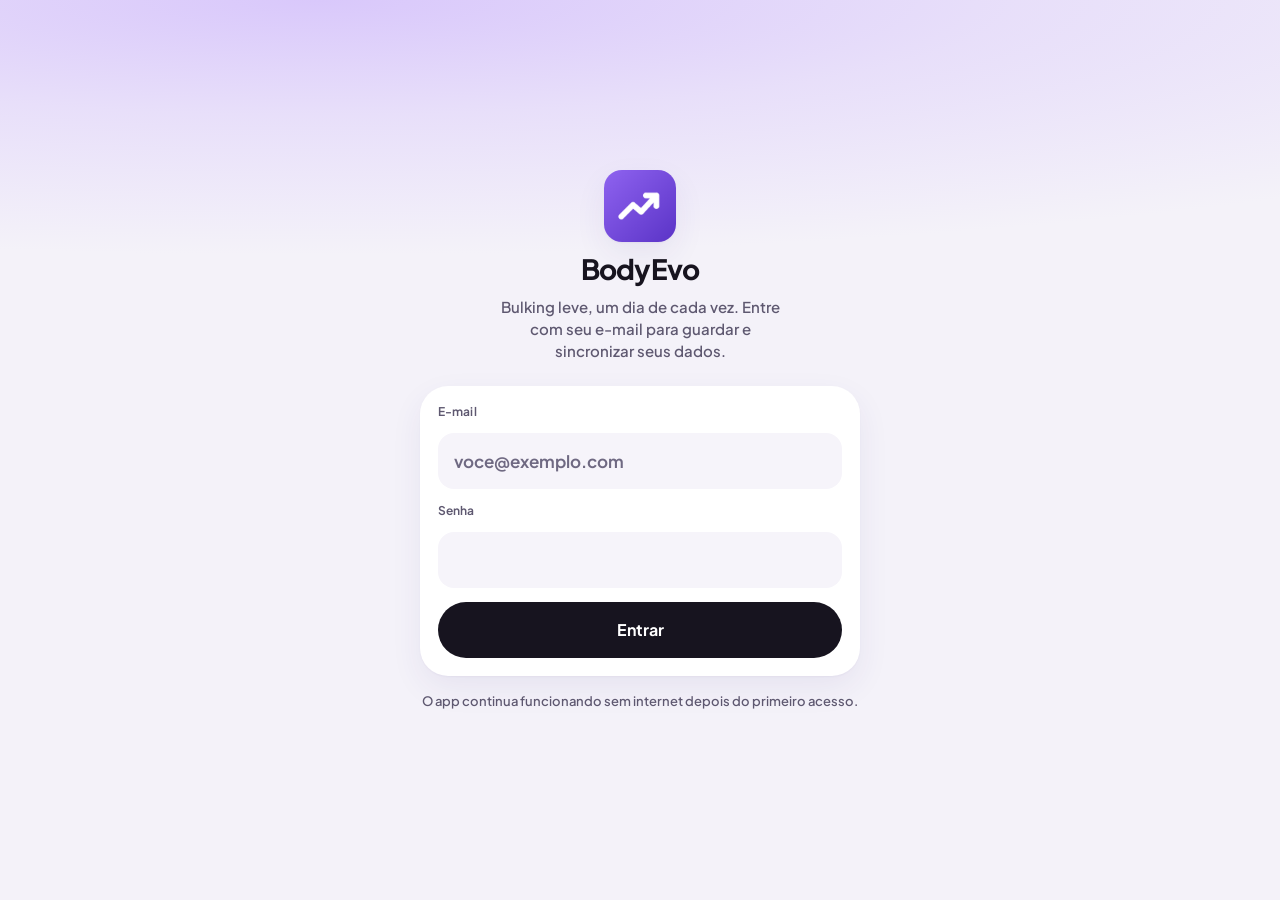
==== commit c4b517fe: "Renomeia o app para BodyEvo" ====
--- a/index.html
+++ b/index.html
@@ -3,7 +3,7 @@
 <head>
   <meta charset="utf-8">
   <meta name="viewport" content="width=device-width, initial-scale=1, viewport-fit=cover">
-  <title>Rumo</title>
+  <title>BodyEvo</title>
   <meta name="description" content="Acompanhamento de bulking: peso, refeições, macros e medidas.">
   <meta name="color-scheme" content="light">
   <meta name="theme-color" content="#EFE8FB" media="(prefers-color-scheme: light)">
@@ -14,7 +14,7 @@
   <meta name="apple-mobile-web-app-capable" content="yes">
   <meta name="mobile-web-app-capable" content="yes">
   <meta name="apple-mobile-web-app-status-bar-style" content="default">
-  <meta name="apple-mobile-web-app-title" content="Rumo">
+  <meta name="apple-mobile-web-app-title" content="BodyEvo">
   <link rel="apple-touch-icon" href="icons/apple-touch-icon.png">
   <link rel="icon" type="image/svg+xml" href="icons/icon.svg">
   <link rel="icon" type="image/png" sizes="192x192" href="icons/icon-192.png">
--- a/style.css
+++ b/style.css
@@ -1,5 +1,5 @@
 /* =====================================================================
-   Rumo — estilos
+   BodyEvo — estilos
    1. Fonte e tokens      5. Sheets, pop-up e aviso
    2. Base                6. Telas (uma seção por tela)
    3. Estrutura e abas    7. Movimento e preferências do sistema
@@ -588,7 +588,6 @@
 .campo-grande { height: 56px; padding: 0 16px; border-radius: var(--r-16); background: var(--campo); display: flex; align-items: center; }
 .campo-grande:focus-within { box-shadow: var(--anel-foco); background: var(--cartao); }
 .campo-grande input { flex: 1; font-size: 17px; font-weight: 650; }
-.campo-codigo input { text-align: center; font-size: 28px; font-weight: 750; letter-spacing: 0.3em; }
 .rotulo { font-size: 12px; font-weight: 650; color: var(--texto-2); letter-spacing: 0.01em; }
 .msg-erro { font-size: 13px; font-weight: 600; color: var(--alerta); }
 .msg-suave { font-size: 13px; font-weight: 550; color: var(--texto-2); line-height: 1.45; text-align: center; }
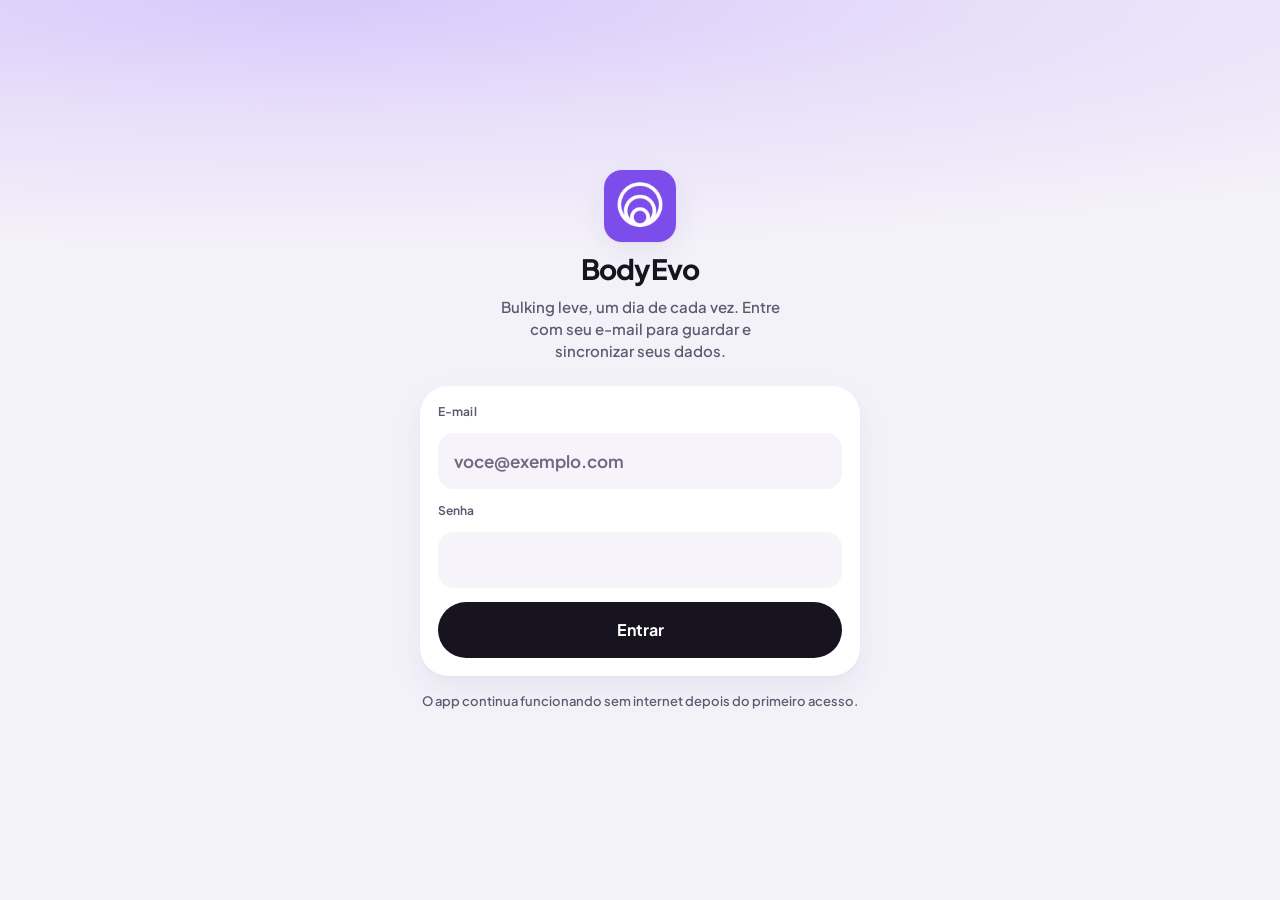
==== commit 10e68048: "Busca na tabela TACO e leitura de código de barras (Open Food Facts) - dados/taco.json: 591 alimento" ====
--- a/index.html
+++ b/index.html
@@ -142,7 +142,7 @@
     <label class="busca">
       <svg class="ic" width="18" height="18" viewBox="0 0 24 24" style="stroke: var(--texto-2)" stroke-width="2" aria-hidden="true"><circle cx="11" cy="11" r="6.5"/><path d="m16 16 4 4"/></svg>
       <span class="sr-only">Buscar alimento</span>
-      <input type="search" id="add-busca" enterkeyhint="search" autocomplete="off" autocorrect="off" spellcheck="false" placeholder="Buscar nos meus alimentos" data-campo="add-busca">
+      <input type="search" id="add-busca" enterkeyhint="search" autocomplete="off" autocorrect="off" spellcheck="false" placeholder="Buscar (seus alimentos e TACO)" data-campo="add-busca">
     </label>
     <div class="lista-titulo">
       <h2 id="add-lista-titulo"></h2>
--- a/style.css
+++ b/style.css
@@ -112,6 +112,8 @@
   --hover: #F7F5FB;
   --scrim: rgba(13, 10, 20, 0.32);
   --scrim-forte: rgba(13, 10, 20, 0.5);
+  --leitor-veu: rgba(13, 10, 20, 0.55);   /* escurece a câmera fora da mira do código de barras */
+  --leitor-campo: rgba(255, 255, 255, 0.16);
   --vidro: rgba(255, 255, 255, 0.74);
   --vidro-borda: rgba(255, 255, 255, 0.8);
   --desbotar: rgba(244, 242, 249, 0.96);
@@ -781,6 +783,10 @@
 .ia-check { width: 24px; height: 24px; flex: none; border-radius: 12px; display: flex; align-items: center; justify-content: center; background: var(--violeta-borda); color: var(--branco); }
 [aria-pressed="true"] > .ia-check { background: var(--violeta); }
 .lista-vazia { margin: 8px 0; text-align: center; font-size: 14px; font-weight: 600; color: var(--texto-2); }
+.taco-titulo { margin: 10px 2px 2px; display: flex; align-items: baseline; justify-content: space-between; gap: 8px; font-size: 13px; font-weight: 700; color: var(--texto-2); }
+.taco-titulo small { font-size: 12px; font-weight: 600; }
+.ia-mais { width: 24px; height: 24px; flex: none; border-radius: 12px; display: flex; align-items: center; justify-content: center; background: var(--violeta-fundo); color: var(--violeta-forte); }
+.acoes-novo { display: grid; grid-template-columns: 1fr 1fr; gap: 8px; margin-top: 4px; }
 
 .painel {
   position: absolute; left: 0; right: 0; bottom: 0;
@@ -859,8 +865,11 @@
 .linha-alimento:active { background: var(--apertado); }
 .la-kcal { font-size: 15px; font-weight: 750; white-space: nowrap; }
 .la-kcal small { font-size: 11px; font-weight: 650; color: var(--texto-2); }
+.taco-bloco { display: flex; flex-direction: column; gap: 6px; }
+.taco-bloco:empty { display: none; }
 
 /* 6g. Novo alimento */
+.origem-dados { margin: -4px 4px 0; font-size: 12px; line-height: 1.45; font-weight: 600; color: var(--texto-2); }
 .topo-form { display: grid; grid-template-columns: 1fr auto 1fr; align-items: center; gap: 8px; }
 .topo-form h1 { font-size: 17px; font-weight: 750; }
 .topo-form .acao { height: 44px; padding: 0 4px; display: flex; align-items: center; font-size: 16px; }
@@ -1172,6 +1181,36 @@
   .sheet { border-radius: var(--r-34); bottom: 16px; }
 }
 
+/* ---------- 7b. Leitor de código de barras (tela cheia, acima dos sheets e abaixo do aviso) ---------- */
+#leitor { position: fixed; inset: 0; z-index: 35; background: var(--fundo-escuro); color: var(--branco); overflow: hidden; }
+#leitor video { position: absolute; inset: 0; width: 100%; height: 100%; object-fit: cover; }
+.leitor-topo {
+  position: absolute; left: 0; right: 0; top: 0; z-index: 1;
+  padding: max(16px, env(safe-area-inset-top)) var(--pad) 12px;
+  display: flex; align-items: center; justify-content: space-between; gap: 12px;
+}
+.leitor-topo h1 { font-size: 17px; font-weight: 750; }
+.leitor-topo .btn-fechar { background: var(--leitor-campo); color: var(--branco); }
+.leitor-mira {
+  position: absolute; left: 50%; top: 42%; width: min(300px, 78vw); height: 150px;
+  transform: translate(-50%, -50%); border-radius: var(--r-16);
+  border: 2px solid var(--branco-80); box-shadow: 0 0 0 100vmax var(--leitor-veu);
+}
+.leitor-dica {
+  position: absolute; left: var(--pad); right: var(--pad); top: calc(42% + 95px);
+  text-align: center; font-size: 14px; line-height: 1.45; font-weight: 600; color: var(--branco-80);
+}
+.leitor-manual {
+  position: absolute; left: var(--pad); right: var(--pad); bottom: max(24px, env(safe-area-inset-bottom));
+  display: flex; gap: 8px; max-width: 448px; margin: 0 auto;
+}
+.leitor-manual input {
+  flex: 1; min-width: 0; height: 52px; padding: 0 16px; border-radius: 26px;
+  background: var(--leitor-campo); color: var(--branco); font-size: 17px; font-weight: 650; letter-spacing: 0.04em;
+}
+.leitor-manual input::placeholder { color: var(--branco-72); letter-spacing: 0; font-weight: 600; }
+.leitor-manual button { height: 52px; padding: 0 20px; border-radius: 26px; background: var(--branco); color: var(--texto); font-size: 15px; font-weight: 700; flex: none; }
+
 /* ---------- 8. Utilitários de layout ---------- */
 .col2 { display: flex; flex-direction: column; gap: 2px; min-width: 0; }
 .pilha-12 { display: flex; flex-direction: column; gap: 12px; }
